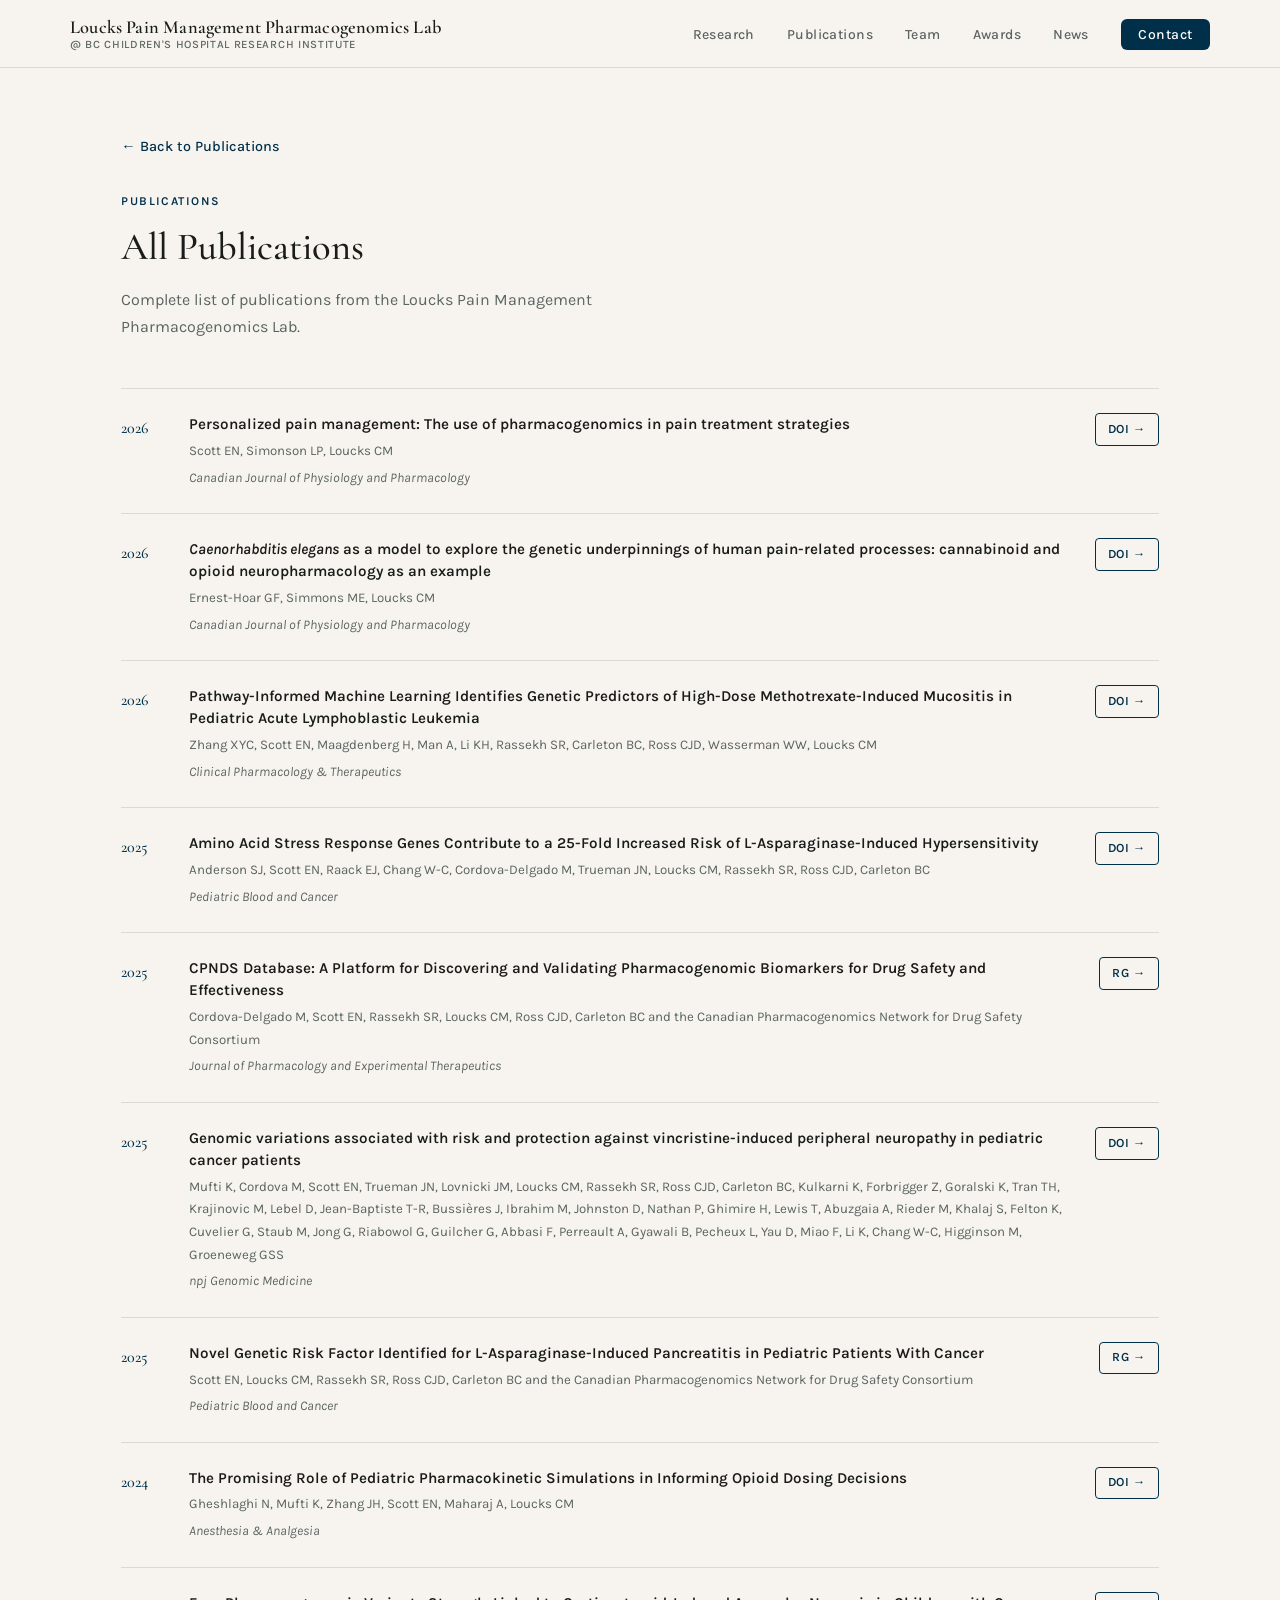
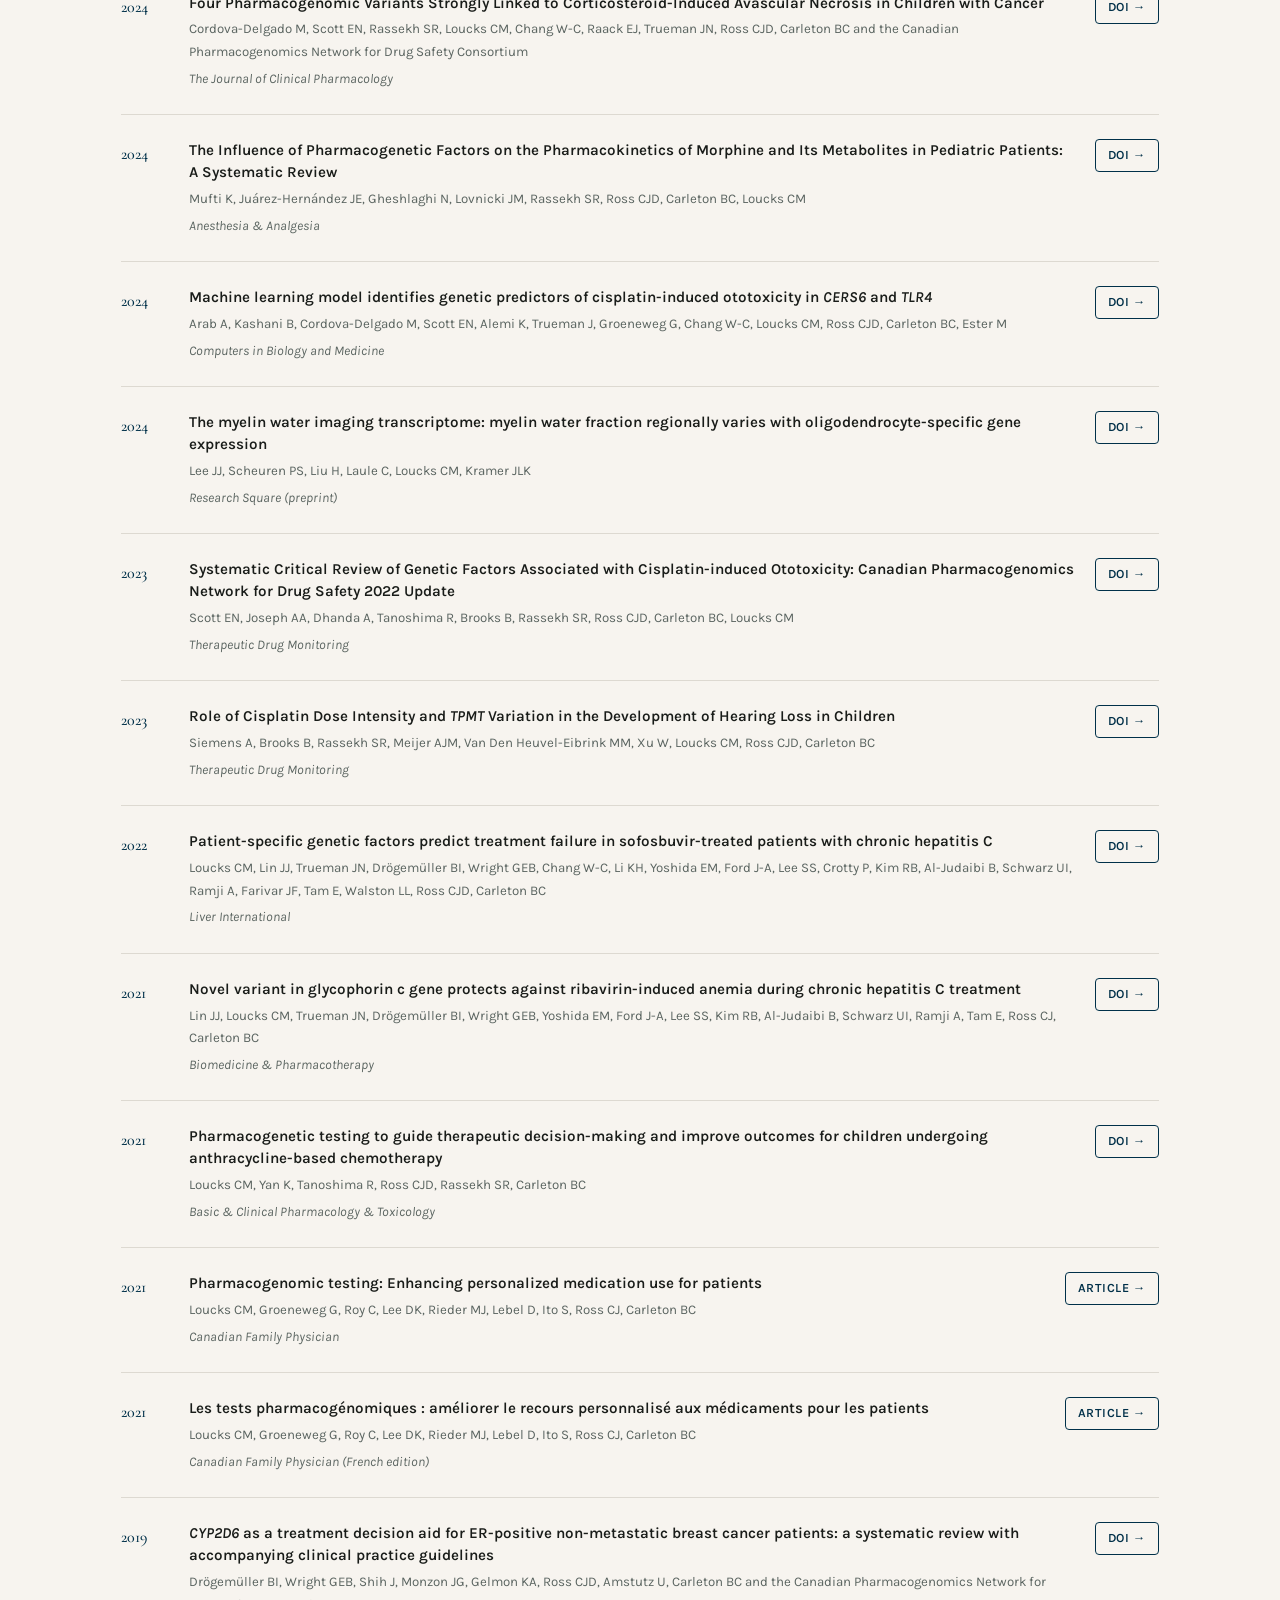
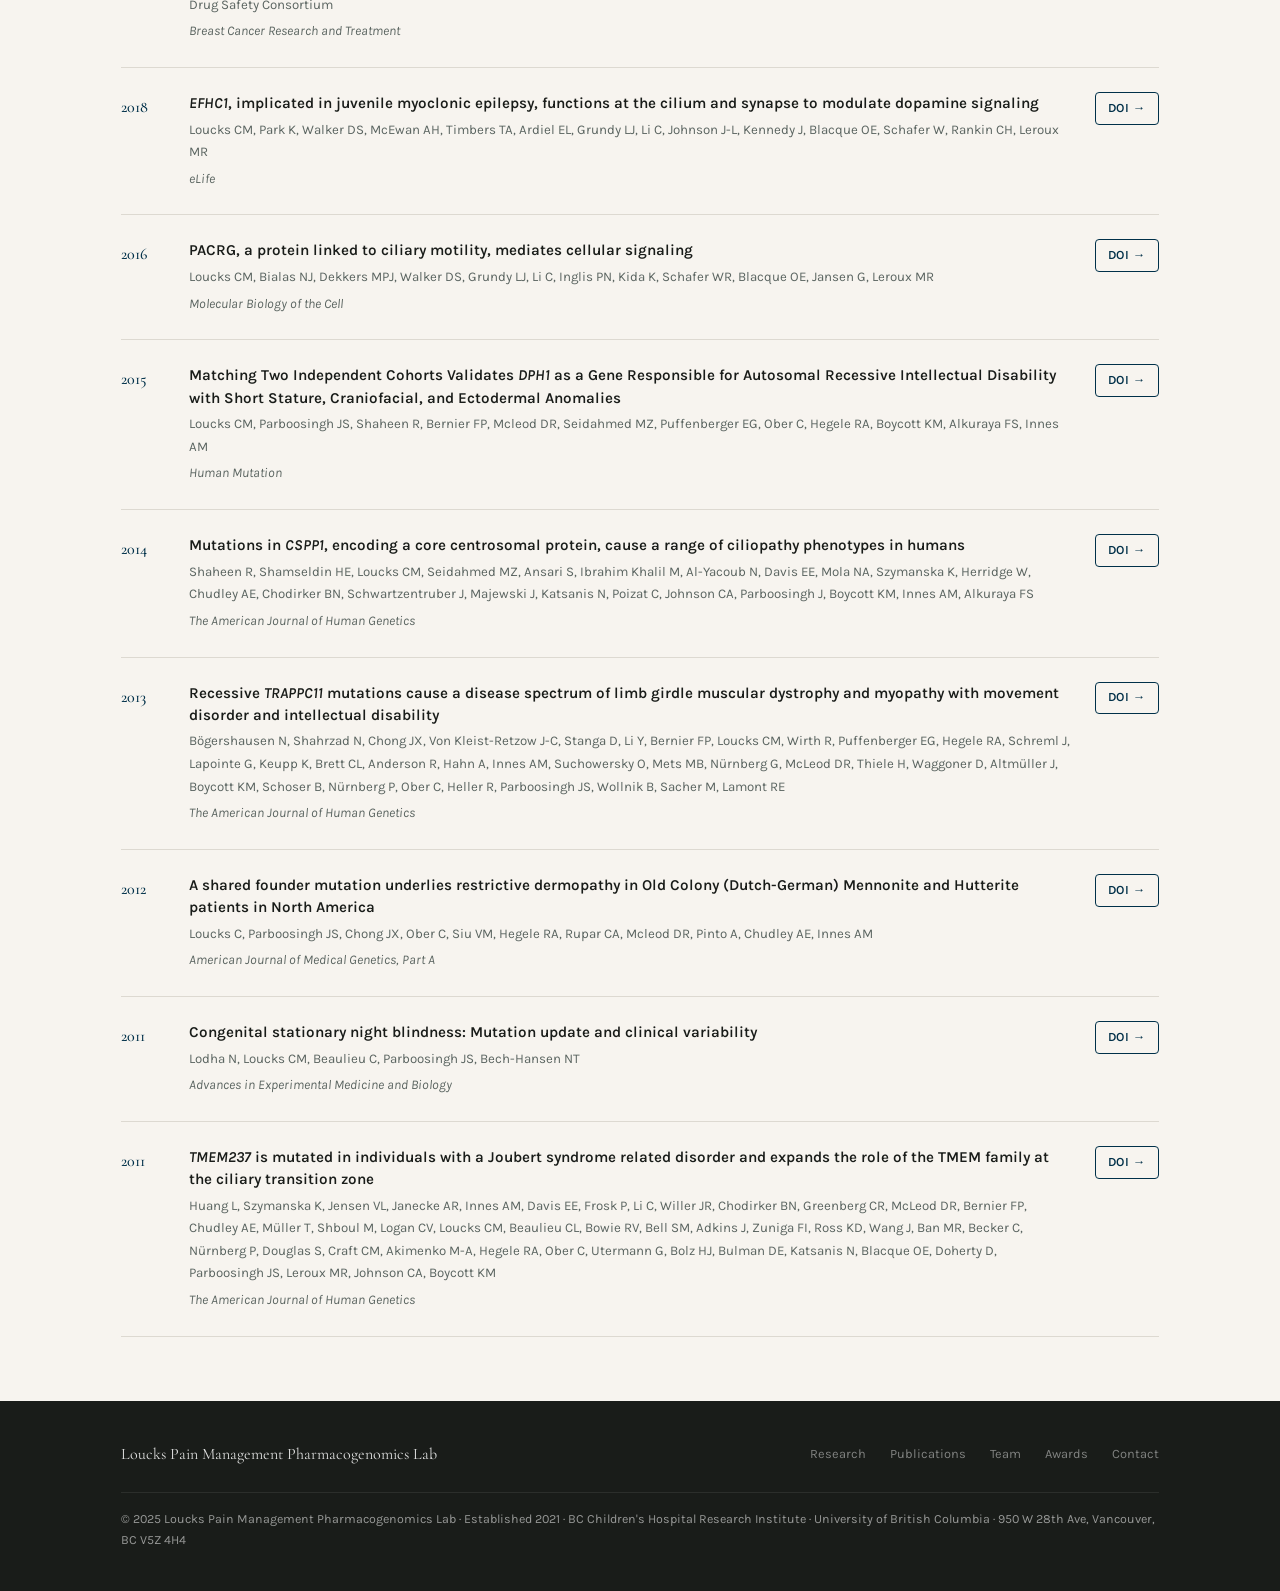
==== all_publications.html @ f30add31 "added dedicated all publication page, but haven't checked all if all citations are correct" ====
<!DOCTYPE html>
<html lang="en">
<head>
  <meta charset="UTF-8" />
  <meta name="viewport" content="width=device-width, initial-scale=1.0" />
  <title>All Publications — Loucks Pain Management Pharmacogenomics Lab</title>
  <link rel="preconnect" href="https://fonts.googleapis.com" />
  <link rel="preconnect" href="https://fonts.gstatic.com" crossorigin />
  <link href="https://fonts.googleapis.com/css2?family=Cormorant+Garamond:ital,wght@0,400;0,500;0,600;1,400;1,500&family=Karla:wght@400;500;600&display=swap" rel="stylesheet" />
  <link rel="stylesheet" href="style.css" />
</head>
<body>

<nav>
  <div class="nav-inner">
    <a href="index.html" class="nav-brand">
      <div class="nav-wordmark">
        Loucks Pain Management Pharmacogenomics Lab
        <span>@ BC Children's Hospital Research Institute</span>
      </div>
    </a>
    <ul class="nav-links">
      <li><a href="index.html#research">Research</a></li>
      <li><a href="index.html#publications">Publications</a></li>
      <li><a href="index.html#team">Team</a></li>
      <li><a href="awards.html">Awards</a></li>
      <li><a href="index.html#news">News</a></li>
      <li><a href="index.html#contact" class="nav-contact-btn">Contact</a></li>
    </ul>
  </div>
</nav>

<section id="publications-page" class="pipeline-page">
  <div class="site-wrap">
    <a href="index.html#publications" class="back-link">&larr; Back to Publications</a>

    <div class="section-head">
      <div class="section-label">Publications</div>
      <h2 class="section-title">All Publications</h2>
      <p class="section-lead">Complete list of publications from the Loucks Pain Management Pharmacogenomics Lab.</p>
    </div>

    <div class="pub-list">

      <!-- 2026 -->
      <div class="pub-item">
        <div class="pub-year">2026</div>
        <div>
          <div class="pub-title">Personalized pain management: The use of pharmacogenomics in pain treatment strategies</div>
          <div class="pub-authors">Scott EN, Simonson LP, Loucks CM</div>
          <div class="pub-journal">Canadian Journal of Physiology and Pharmacology</div>
        </div>
        <a href="https://doi.org/10.1139/cjpp-2025-0304" class="pub-link" target="_blank" rel="noopener">DOI &rarr;</a>
      </div>

      <div class="pub-item">
        <div class="pub-year">2026</div>
        <div>
          <div class="pub-title"><em>Caenorhabditis elegans</em> as a model to explore the genetic underpinnings of human pain-related processes: cannabinoid and opioid neuropharmacology as an example</div>
          <div class="pub-authors">Ernest-Hoar GF, Simmons ME, Loucks CM</div>
          <div class="pub-journal">Canadian Journal of Physiology and Pharmacology</div>
        </div>
        <a href="https://doi.org/10.1139/cjpp-2025-0303" class="pub-link" target="_blank" rel="noopener">DOI &rarr;</a>
      </div>

      <div class="pub-item">
        <div class="pub-year">2026</div>
        <div>
          <div class="pub-title">Pathway-Informed Machine Learning Identifies Genetic Predictors of High-Dose Methotrexate-Induced Mucositis in Pediatric Acute Lymphoblastic Leukemia</div>
          <div class="pub-authors">Zhang XYC, Scott EN, Maagdenberg H, Man A, Li KH, Rassekh SR, Carleton BC, Ross CJD, Wasserman WW, Loucks CM</div>
          <div class="pub-journal">Clinical Pharmacology &amp; Therapeutics</div>
        </div>
        <a href="https://doi.org/10.1002/cpt.70135" class="pub-link" target="_blank" rel="noopener">DOI &rarr;</a>
      </div>

      <!-- 2025 -->
      <div class="pub-item">
        <div class="pub-year">2025</div>
        <div>
          <div class="pub-title">Amino Acid Stress Response Genes Contribute to a 25-Fold Increased Risk of L-Asparaginase-Induced Hypersensitivity</div>
          <div class="pub-authors">Anderson SJ, Scott EN, Raack EJ, Chang W-C, Cordova-Delgado M, Trueman JN, Loucks CM, Rassekh SR, Ross CJD, Carleton BC</div>
          <div class="pub-journal">Pediatric Blood and Cancer</div>
        </div>
        <a href="https://doi.org/10.1002/pbc.31668" class="pub-link" target="_blank" rel="noopener">DOI &rarr;</a>
      </div>

      <div class="pub-item">
        <div class="pub-year">2025</div>
        <div>
          <div class="pub-title">CPNDS Database: A Platform for Discovering and Validating Pharmacogenomic Biomarkers for Drug Safety and Effectiveness</div>
          <div class="pub-authors">Cordova-Delgado M, Scott EN, Rassekh SR, Loucks CM, Ross CJD, Carleton BC and the Canadian Pharmacogenomics Network for Drug Safety Consortium</div>
          <div class="pub-journal">Journal of Pharmacology and Experimental Therapeutics</div>
        </div>
        <a href="https://www.researchgate.net/publication/390287088_CPNDS_Database_A_Platform_for_Discovering_and_Validating_Pharmacogenomic_Biomarkers_for_Drug_Safety_and_Effectiveness" class="pub-link" target="_blank" rel="noopener">RG &rarr;</a>
      </div>

      <div class="pub-item">
        <div class="pub-year">2025</div>
        <div>
          <div class="pub-title">Genomic variations associated with risk and protection against vincristine-induced peripheral neuropathy in pediatric cancer patients</div>
          <div class="pub-authors">Mufti K, Cordova M, Scott EN, Trueman JN, Lovnicki JM, Loucks CM, Rassekh SR, Ross CJD, Carleton BC, Kulkarni K, Forbrigger Z, Goralski K, Tran TH, Krajinovic M, Lebel D, Jean-Baptiste T-R, Bussi&egrave;res J, Ibrahim M, Johnston D, Nathan P, Ghimire H, Lewis T, Abuzgaia A, Rieder M, Khalaj S, Felton K, Cuvelier G, Staub M, Jong G, Riabowol G, Guilcher G, Abbasi F, Perreault A, Gyawali B, Pecheux L, Yau D, Miao F, Li K, Chang W-C, Higginson M, Groeneweg GSS</div>
          <div class="pub-journal">npj Genomic Medicine</div>
        </div>
        <a href="https://doi.org/10.1038/s41525-024-00443-7" class="pub-link" target="_blank" rel="noopener">DOI &rarr;</a>
      </div>

      <div class="pub-item">
        <div class="pub-year">2025</div>
        <div>
          <div class="pub-title">Novel Genetic Risk Factor Identified for L-Asparaginase-Induced Pancreatitis in Pediatric Patients With Cancer</div>
          <div class="pub-authors">Scott EN, Loucks CM, Rassekh SR, Ross CJD, Carleton BC and the Canadian Pharmacogenomics Network for Drug Safety Consortium</div>
          <div class="pub-journal">Pediatric Blood and Cancer</div>
        </div>
        <a href="https://www.researchgate.net/publication/403208257_Novel_Genetic_Risk_Factor_Identified_for_L-Asparaginase-Induced_Pancreatitis_in_Pediatric_Patients_With_Cancer" class="pub-link" target="_blank" rel="noopener">RG &rarr;</a>
      </div>

      <!-- 2024 -->
      <div class="pub-item">
        <div class="pub-year">2024</div>
        <div>
          <div class="pub-title">The Promising Role of Pediatric Pharmacokinetic Simulations in Informing Opioid Dosing Decisions</div>
          <div class="pub-authors">Gheshlaghi N, Mufti K, Zhang JH, Scott EN, Maharaj A, Loucks CM</div>
          <div class="pub-journal">Anesthesia &amp; Analgesia</div>
        </div>
        <a href="https://doi.org/10.1213/ANE.0000000000007732" class="pub-link" target="_blank" rel="noopener">DOI &rarr;</a>
      </div>

      <div class="pub-item">
        <div class="pub-year">2024</div>
        <div>
          <div class="pub-title">Four Pharmacogenomic Variants Strongly Linked to Corticosteroid-Induced Avascular Necrosis in Children with Cancer</div>
          <div class="pub-authors">Cordova-Delgado M, Scott EN, Rassekh SR, Loucks CM, Chang W-C, Raack EJ, Trueman JN, Ross CJD, Carleton BC and the Canadian Pharmacogenomics Network for Drug Safety Consortium</div>
          <div class="pub-journal">The Journal of Clinical Pharmacology</div>
        </div>
        <a href="https://doi.org/10.1002/jcph.70084" class="pub-link" target="_blank" rel="noopener">DOI &rarr;</a>
      </div>

      <div class="pub-item">
        <div class="pub-year">2024</div>
        <div>
          <div class="pub-title">The Influence of Pharmacogenetic Factors on the Pharmacokinetics of Morphine and Its Metabolites in Pediatric Patients: A Systematic Review</div>
          <div class="pub-authors">Mufti K, Ju&aacute;rez-Hern&aacute;ndez JE, Gheshlaghi N, Lovnicki JM, Rassekh SR, Ross CJD, Carleton BC, Loucks CM</div>
          <div class="pub-journal">Anesthesia &amp; Analgesia</div>
        </div>
        <a href="https://doi.org/10.1213/ANE.0000000000007349" class="pub-link" target="_blank" rel="noopener">DOI &rarr;</a>
      </div>

      <div class="pub-item">
        <div class="pub-year">2024</div>
        <div>
          <div class="pub-title">Machine learning model identifies genetic predictors of cisplatin-induced ototoxicity in <em>CERS6</em> and <em>TLR4</em></div>
          <div class="pub-authors">Arab A, Kashani B, Cordova-Delgado M, Scott EN, Alemi K, Trueman J, Groeneweg G, Chang W-C, Loucks CM, Ross CJD, Carleton BC, Ester M</div>
          <div class="pub-journal">Computers in Biology and Medicine</div>
        </div>
        <a href="https://doi.org/10.1016/j.compbiomed.2024.109324" class="pub-link" target="_blank" rel="noopener">DOI &rarr;</a>
      </div>

      <div class="pub-item">
        <div class="pub-year">2024</div>
        <div>
          <div class="pub-title">The myelin water imaging transcriptome: myelin water fraction regionally varies with oligodendrocyte-specific gene expression</div>
          <div class="pub-authors">Lee JJ, Scheuren PS, Liu H, Laule C, Loucks CM, Kramer JLK</div>
          <div class="pub-journal">Research Square (preprint)</div>
        </div>
        <a href="https://doi.org/10.21203/rs.3.rs-4001523/v1" class="pub-link" target="_blank" rel="noopener">DOI &rarr;</a>
      </div>

      <!-- 2023 -->
      <div class="pub-item">
        <div class="pub-year">2023</div>
        <div>
          <div class="pub-title">Systematic Critical Review of Genetic Factors Associated with Cisplatin-induced Ototoxicity: Canadian Pharmacogenomics Network for Drug Safety 2022 Update</div>
          <div class="pub-authors">Scott EN, Joseph AA, Dhanda A, Tanoshima R, Brooks B, Rassekh SR, Ross CJD, Carleton BC, Loucks CM</div>
          <div class="pub-journal">Therapeutic Drug Monitoring</div>
        </div>
        <a href="https://doi.org/10.1097/FTD.0000000000001113" class="pub-link" target="_blank" rel="noopener">DOI &rarr;</a>
      </div>

      <div class="pub-item">
        <div class="pub-year">2023</div>
        <div>
          <div class="pub-title">Role of Cisplatin Dose Intensity and <em>TPMT</em> Variation in the Development of Hearing Loss in Children</div>
          <div class="pub-authors">Siemens A, Brooks B, Rassekh SR, Meijer AJM, Van Den Heuvel-Eibrink MM, Xu W, Loucks CM, Ross CJD, Carleton BC</div>
          <div class="pub-journal">Therapeutic Drug Monitoring</div>
        </div>
        <a href="https://doi.org/10.1097/FTD.0000000000001085" class="pub-link" target="_blank" rel="noopener">DOI &rarr;</a>
      </div>

      <!-- 2022 -->
      <div class="pub-item">
        <div class="pub-year">2022</div>
        <div>
          <div class="pub-title">Patient-specific genetic factors predict treatment failure in sofosbuvir-treated patients with chronic hepatitis C</div>
          <div class="pub-authors">Loucks CM, Lin JJ, Trueman JN, Dr&ouml;gem&uuml;ller BI, Wright GEB, Chang W-C, Li KH, Yoshida EM, Ford J-A, Lee SS, Crotty P, Kim RB, Al-Judaibi B, Schwarz UI, Ramji A, Farivar JF, Tam E, Walston LL, Ross CJD, Carleton BC</div>
          <div class="pub-journal">Liver International</div>
        </div>
        <a href="https://doi.org/10.1111/liv.15175" class="pub-link" target="_blank" rel="noopener">DOI &rarr;</a>
      </div>

      <!-- 2021 -->
      <div class="pub-item">
        <div class="pub-year">2021</div>
        <div>
          <div class="pub-title">Novel variant in glycophorin c gene protects against ribavirin-induced anemia during chronic hepatitis C treatment</div>
          <div class="pub-authors">Lin JJ, Loucks CM, Trueman JN, Dr&ouml;gem&uuml;ller BI, Wright GEB, Yoshida EM, Ford J-A, Lee SS, Kim RB, Al-Judaibi B, Schwarz UI, Ramji A, Tam E, Ross CJ, Carleton BC</div>
          <div class="pub-journal">Biomedicine &amp; Pharmacotherapy</div>
        </div>
        <a href="https://doi.org/10.1016/j.biopha.2021.112195" class="pub-link" target="_blank" rel="noopener">DOI &rarr;</a>
      </div>

      <div class="pub-item">
        <div class="pub-year">2021</div>
        <div>
          <div class="pub-title">Pharmacogenetic testing to guide therapeutic decision-making and improve outcomes for children undergoing anthracycline-based chemotherapy</div>
          <div class="pub-authors">Loucks CM, Yan K, Tanoshima R, Ross CJD, Rassekh SR, Carleton BC</div>
          <div class="pub-journal">Basic &amp; Clinical Pharmacology &amp; Toxicology</div>
        </div>
        <a href="https://doi.org/10.1111/bcpt.13593" class="pub-link" target="_blank" rel="noopener">DOI &rarr;</a>
      </div>

      <div class="pub-item">
        <div class="pub-year">2021</div>
        <div>
          <div class="pub-title">Pharmacogenomic testing: Enhancing personalized medication use for patients</div>
          <div class="pub-authors">Loucks CM, Groeneweg G, Roy C, Lee DK, Rieder MJ, Lebel D, Ito S, Ross CJ, Carleton BC</div>
          <div class="pub-journal">Canadian Family Physician</div>
        </div>
        <a href="https://www.cfp.ca/content/67/6/421" class="pub-link" target="_blank" rel="noopener">Article &rarr;</a>
      </div>

      <div class="pub-item">
        <div class="pub-year">2021</div>
        <div>
          <div class="pub-title">Les tests pharmacog&eacute;nomiques : am&eacute;liorer le recours personnalis&eacute; aux m&eacute;dicaments pour les patients</div>
          <div class="pub-authors">Loucks CM, Groeneweg G, Roy C, Lee DK, Rieder MJ, Lebel D, Ito S, Ross CJ, Carleton BC</div>
          <div class="pub-journal">Canadian Family Physician (French edition)</div>
        </div>
        <a href="https://www.cfp.ca/content/67/6/e158" class="pub-link" target="_blank" rel="noopener">Article &rarr;</a>
      </div>

      <!-- 2019 -->
      <div class="pub-item">
        <div class="pub-year">2019</div>
        <div>
          <div class="pub-title"><em>CYP2D6</em> as a treatment decision aid for ER-positive non-metastatic breast cancer patients: a systematic review with accompanying clinical practice guidelines</div>
          <div class="pub-authors">Dr&ouml;gem&uuml;ller BI, Wright GEB, Shih J, Monzon JG, Gelmon KA, Ross CJD, Amstutz U, Carleton BC and the Canadian Pharmacogenomics Network for Drug Safety Consortium</div>
          <div class="pub-journal">Breast Cancer Research and Treatment</div>
        </div>
        <a href="https://doi.org/10.1007/s10549-018-5027-0" class="pub-link" target="_blank" rel="noopener">DOI &rarr;</a>
      </div>

      <!-- 2018 -->
      <div class="pub-item">
        <div class="pub-year">2018</div>
        <div>
          <div class="pub-title"><em>EFHC1</em>, implicated in juvenile myoclonic epilepsy, functions at the cilium and synapse to modulate dopamine signaling</div>
          <div class="pub-authors">Loucks CM, Park K, Walker DS, McEwan AH, Timbers TA, Ardiel EL, Grundy LJ, Li C, Johnson J-L, Kennedy J, Blacque OE, Schafer W, Rankin CH, Leroux MR</div>
          <div class="pub-journal">eLife</div>
        </div>
        <a href="https://doi.org/10.7554/eLife.37271" class="pub-link" target="_blank" rel="noopener">DOI &rarr;</a>
      </div>

      <!-- 2016 -->
      <div class="pub-item">
        <div class="pub-year">2016</div>
        <div>
          <div class="pub-title">PACRG, a protein linked to ciliary motility, mediates cellular signaling</div>
          <div class="pub-authors">Loucks CM, Bialas NJ, Dekkers MPJ, Walker DS, Grundy LJ, Li C, Inglis PN, Kida K, Schafer WR, Blacque OE, Jansen G, Leroux MR</div>
          <div class="pub-journal">Molecular Biology of the Cell</div>
        </div>
        <a href="https://doi.org/10.1091/mbc.E15-07-0490" class="pub-link" target="_blank" rel="noopener">DOI &rarr;</a>
      </div>

      <!-- 2015 -->
      <div class="pub-item">
        <div class="pub-year">2015</div>
        <div>
          <div class="pub-title">Matching Two Independent Cohorts Validates <em>DPH1</em> as a Gene Responsible for Autosomal Recessive Intellectual Disability with Short Stature, Craniofacial, and Ectodermal Anomalies</div>
          <div class="pub-authors">Loucks CM, Parboosingh JS, Shaheen R, Bernier FP, Mcleod DR, Seidahmed MZ, Puffenberger EG, Ober C, Hegele RA, Boycott KM, Alkuraya FS, Innes AM</div>
          <div class="pub-journal">Human Mutation</div>
        </div>
        <a href="https://doi.org/10.1002/humu.22843" class="pub-link" target="_blank" rel="noopener">DOI &rarr;</a>
      </div>

      <!-- 2014 -->
      <div class="pub-item">
        <div class="pub-year">2014</div>
        <div>
          <div class="pub-title">Mutations in <em>CSPP1</em>, encoding a core centrosomal protein, cause a range of ciliopathy phenotypes in humans</div>
          <div class="pub-authors">Shaheen R, Shamseldin HE, Loucks CM, Seidahmed MZ, Ansari S, Ibrahim Khalil M, Al-Yacoub N, Davis EE, Mola NA, Szymanska K, Herridge W, Chudley AE, Chodirker BN, Schwartzentruber J, Majewski J, Katsanis N, Poizat C, Johnson CA, Parboosingh J, Boycott KM, Innes AM, Alkuraya FS</div>
          <div class="pub-journal">The American Journal of Human Genetics</div>
        </div>
        <a href="https://doi.org/10.1016/j.ajhg.2013.11.010" class="pub-link" target="_blank" rel="noopener">DOI &rarr;</a>
      </div>

      <!-- 2013 -->
      <div class="pub-item">
        <div class="pub-year">2013</div>
        <div>
          <div class="pub-title">Recessive <em>TRAPPC11</em> mutations cause a disease spectrum of limb girdle muscular dystrophy and myopathy with movement disorder and intellectual disability</div>
          <div class="pub-authors">B&ouml;gershausen N, Shahrzad N, Chong JX, Von Kleist-Retzow J-C, Stanga D, Li Y, Bernier FP, Loucks CM, Wirth R, Puffenberger EG, Hegele RA, Schreml J, Lapointe G, Keupp K, Brett CL, Anderson R, Hahn A, Innes AM, Suchowersky O, Mets MB, N&uuml;rnberg G, McLeod DR, Thiele H, Waggoner D, Altm&uuml;ller J, Boycott KM, Schoser B, N&uuml;rnberg P, Ober C, Heller R, Parboosingh JS, Wollnik B, Sacher M, Lamont RE</div>
          <div class="pub-journal">The American Journal of Human Genetics</div>
        </div>
        <a href="https://doi.org/10.1016/j.ajhg.2013.05.028" class="pub-link" target="_blank" rel="noopener">DOI &rarr;</a>
      </div>

      <!-- 2012 -->
      <div class="pub-item">
        <div class="pub-year">2012</div>
        <div>
          <div class="pub-title">A shared founder mutation underlies restrictive dermopathy in Old Colony (Dutch-German) Mennonite and Hutterite patients in North America</div>
          <div class="pub-authors">Loucks C, Parboosingh JS, Chong JX, Ober C, Siu VM, Hegele RA, Rupar CA, Mcleod DR, Pinto A, Chudley AE, Innes AM</div>
          <div class="pub-journal">American Journal of Medical Genetics, Part A</div>
        </div>
        <a href="https://doi.org/10.1002/ajmg.a.35302" class="pub-link" target="_blank" rel="noopener">DOI &rarr;</a>
      </div>

      <!-- 2011 -->
      <div class="pub-item">
        <div class="pub-year">2011</div>
        <div>
          <div class="pub-title">Congenital stationary night blindness: Mutation update and clinical variability</div>
          <div class="pub-authors">Lodha N, Loucks CM, Beaulieu C, Parboosingh JS, Bech-Hansen NT</div>
          <div class="pub-journal">Advances in Experimental Medicine and Biology</div>
        </div>
        <a href="https://doi.org/10.1007/978-1-4614-0631-0_48" class="pub-link" target="_blank" rel="noopener">DOI &rarr;</a>
      </div>

      <div class="pub-item">
        <div class="pub-year">2011</div>
        <div>
          <div class="pub-title"><em>TMEM237</em> is mutated in individuals with a Joubert syndrome related disorder and expands the role of the TMEM family at the ciliary transition zone</div>
          <div class="pub-authors">Huang L, Szymanska K, Jensen VL, Janecke AR, Innes AM, Davis EE, Frosk P, Li C, Willer JR, Chodirker BN, Greenberg CR, McLeod DR, Bernier FP, Chudley AE, M&uuml;ller T, Shboul M, Logan CV, Loucks CM, Beaulieu CL, Bowie RV, Bell SM, Adkins J, Zuniga FI, Ross KD, Wang J, Ban MR, Becker C, N&uuml;rnberg P, Douglas S, Craft CM, Akimenko M-A, Hegele RA, Ober C, Utermann G, Bolz HJ, Bulman DE, Katsanis N, Blacque OE, Doherty D, Parboosingh JS, Leroux MR, Johnson CA, Boycott KM</div>
          <div class="pub-journal">The American Journal of Human Genetics</div>
        </div>
        <a href="https://doi.org/10.1016/j.ajhg.2011.11.005" class="pub-link" target="_blank" rel="noopener">DOI &rarr;</a>
      </div>

    </div>
  </div>
</section>

<footer>
  <div class="footer-inner">
    <div class="footer-brand">Loucks Pain Management Pharmacogenomics Lab</div>
    <div class="footer-links">
      <a href="index.html#research">Research</a>
      <a href="index.html#publications">Publications</a>
      <a href="index.html#team">Team</a>
      <a href="awards.html">Awards</a>
      <a href="index.html#contact">Contact</a>
    </div>
    <div class="footer-institution">
      &copy; 2025 Loucks Pain Management Pharmacogenomics Lab &middot; Established 2021 &middot; BC Children's Hospital Research Institute &middot;
      University of British Columbia &middot; 950 W 28th Ave, Vancouver, BC V5Z 4H4
    </div>
  </div>
</footer>

</body>
</html>
---- style.css ----
/* ════════════════════════════════════════════════════════════════
   RESET & BASE
   ════════════════════════════════════════════════════════════════ */
*, *::before, *::after { box-sizing: border-box; margin: 0; padding: 0; }

/* ── BCCHR Brand Colour Palette ──
     Navy    #003049  (primary)
     Orange  #F78620  (accent / highlights)
     See bcchr_reference.html for source.                      */
:root {
  --bg:           #F7F4EF;
  --bg-card:      #FFFFFF;
  --navy:         #003049;
  --navy-mid:     #1A4A6B;
  --navy-pale:    #E6EEF2;
  --orange:       #F78620;
  --orange-pale:  #FEF0E0;
  --text:         #191C19;
  --text-muted:   #5A6460;
  --border:       #DDD9D1;
  --nav-h:        68px;
}

html { scroll-behavior: smooth; }

body {
  font-family: 'Karla', sans-serif;
  background: var(--bg);
  color: var(--text);
  font-size: 16px;
  line-height: 1.7;
}

/* ════════════════════════════════════════════════════════════════
   NAVIGATION  —  sticky frosted-glass bar
   ════════════════════════════════════════════════════════════════ */
nav {
  position: sticky;
  top: 0;
  z-index: 100;
  height: var(--nav-h);
  background: rgba(247, 244, 239, 0.92);
  backdrop-filter: blur(10px);
  border-bottom: 1px solid var(--border);
  display: flex;
  align-items: center;
  padding: 0 max(2rem, 5vw);
}
.nav-inner {
  width: 100%;
  max-width: 1140px;
  margin: 0 auto;
  display: flex;
  align-items: center;
  justify-content: space-between;
  gap: 2rem;
}
.nav-brand {
  display: flex;
  align-items: center;
  gap: 12px;
  text-decoration: none;
  color: inherit;
}
.nav-wordmark { font-family: 'Cormorant Garamond', serif; font-size: 1.15rem; font-weight: 600; letter-spacing: 0.01em; line-height: 1.2; }
.nav-wordmark span { display: block; font-size: 0.7rem; font-family: 'Karla', sans-serif; font-weight: 500; color: var(--text-muted); letter-spacing: 0.06em; text-transform: uppercase; }
.nav-links {
  display: flex;
  gap: 2rem;
  list-style: none;
}
.nav-links a {
  text-decoration: none;
  color: var(--text-muted);
  font-size: 0.875rem;
  font-weight: 500;
  letter-spacing: 0.03em;
  transition: color 0.2s;
}
.nav-links a:hover { color: var(--navy); }
.nav-contact-btn {
  background: var(--navy);
  color: #fff !important;
  padding: 0.45rem 1.1rem;
  border-radius: 6px;
  transition: background 0.2s !important;
}
.nav-contact-btn:hover { background: var(--navy-mid) !important; color: #fff !important; }

/* ════════════════════════════════════════════════════════════════
   LAYOUT WRAPPER
   ════════════════════════════════════════════════════════════════ */
.site-wrap { max-width: 1140px; margin: 0 auto; padding: 0 max(1.5rem, 4vw); }

/* ════════════════════════════════════════════════════════════════
   HERO
   ════════════════════════════════════════════════════════════════ */
#hero {
  padding: 6rem 0 5rem;
  position: relative;
  overflow: hidden;
}
.hero-grid {
  display: grid;
  grid-template-columns: 1fr 1fr;
  gap: 3rem;
  align-items: center;
}
.hero-visual { display: block; }
.hero-photo {
  width: 100%;
  max-width: 520px;
  border-radius: 16px;
  overflow: hidden;
  box-shadow: 0 8px 32px rgba(0,0,0,0.1);
}
.hero-photo img {
  width: 100%;
  display: block;
}
.hero-eyebrow {
  display: inline-flex;
  align-items: center;
  gap: 8px;
  font-size: 0.78rem;
  font-weight: 600;
  letter-spacing: 0.1em;
  text-transform: uppercase;
  color: var(--navy);
  margin-bottom: 1.2rem;
}
.hero-eyebrow::before {
  content: '';
  display: block;
  width: 24px;
  height: 2px;
  background: var(--navy);
  border-radius: 2px;
}
.hero-title {
  font-family: 'Cormorant Garamond', serif;
  font-size: clamp(2.4rem, 4vw, 3.2rem);
  font-weight: 500;
  line-height: 1.18;
  letter-spacing: -0.01em;
  color: var(--text);
  margin-bottom: 1.25rem;
}
.hero-title em {
  font-style: italic;
  color: var(--navy);
}
.hero-desc {
  color: var(--text-muted);
  font-size: 1.05rem;
  max-width: 46ch;
  margin-bottom: 2rem;
}
.btn-row { display: flex; gap: 1rem; flex-wrap: wrap; }
.btn-primary {
  display: inline-block;
  background: var(--navy);
  color: #fff;
  text-decoration: none;
  padding: 0.7rem 1.5rem;
  border-radius: 6px;
  font-weight: 600;
  font-size: 0.9rem;
  letter-spacing: 0.02em;
  transition: background 0.2s, transform 0.15s;
}
.btn-primary:hover { background: var(--navy-mid); transform: translateY(-1px); }
.btn-outline {
  display: inline-block;
  border: 1.5px solid var(--border);
  color: var(--text);
  text-decoration: none;
  padding: 0.7rem 1.5rem;
  border-radius: 6px;
  font-weight: 600;
  font-size: 0.9rem;
  letter-spacing: 0.02em;
  transition: border-color 0.2s, color 0.2s;
}
.btn-outline:hover { border-color: var(--navy); color: var(--navy); }

/* ── Hero visual — institute photo with logo overlay ── */
#hero { background: var(--bg-card); }
#hero .site-wrap { max-width: 1320px; }
.hero-photo-caption {
  text-align: center;
  font-size: 0.82rem;
  color: var(--text-muted);
  margin-top: 1rem;
}

/* ════════════════════════════════════════════════════════════════
   SECTION SHARED
   ════════════════════════════════════════════════════════════════ */
section { padding: 5rem 0; }
.section-label {
  font-size: 0.75rem;
  font-weight: 600;
  letter-spacing: 0.12em;
  text-transform: uppercase;
  color: var(--navy);
  margin-bottom: 0.75rem;
}
.section-title {
  font-family: 'Cormorant Garamond', serif;
  font-size: clamp(1.8rem, 3vw, 2.4rem);
  font-weight: 500;
  line-height: 1.2;
  margin-bottom: 1rem;
}
.section-lead {
  color: var(--text-muted);
  max-width: 60ch;
  margin-bottom: 3rem;
}
.section-head { margin-bottom: 3rem; }
.divider { border: none; border-top: 1px solid var(--border); }

/* ════════════════════════════════════════════════════════════════
   RESEARCH  —  pipeline columns with border accent
   ════════════════════════════════════════════════════════════════ */
#research { background: var(--bg); }
.research-grid {
  display: grid;
  grid-template-columns: repeat(3, 1fr);
  gap: 0;
  border-bottom: 1px solid var(--border);
}
.research-card {
  padding: 2rem 1.75rem;
  display: block;
  text-decoration: none;
  color: inherit;
  transition: transform 0.25s;
}
.research-card + .research-card {
  border-left: 1px solid var(--border);
}
.research-card:hover {
  transform: translateY(-4px);
}
.research-icon {
  display: flex;
  align-items: center;
  margin-bottom: 1rem;
}
.research-icon svg { width: 22px; height: 22px; stroke: var(--navy); fill: none; stroke-width: 1.5; stroke-linecap: round; stroke-linejoin: round; }
.research-card h3 {
  font-family: 'Cormorant Garamond', serif;
  font-size: 1.2rem;
  font-weight: 600;
  margin-bottom: 0.5rem;
  text-decoration: none;
  transition: text-decoration 0.2s;
}
.research-card:hover h3 {
  text-decoration: underline;
  text-underline-offset: 3px;
}
.research-card p {
  font-size: 0.88rem;
  color: var(--text-muted);
  line-height: 1.65;
}
.research-prompt {
  text-align: center;
  font-size: 0.85rem;
  color: var(--text-muted);
  margin-top: 1.5rem;
}

/* ════════════════════════════════════════════════════════════════
   PUBLICATIONS
   ════════════════════════════════════════════════════════════════ */
#publications { background: var(--bg-card); }
.pub-list { display: flex; flex-direction: column; gap: 0; }
.pub-item {
  display: grid;
  grid-template-columns: 3rem 1fr auto;
  gap: 1.25rem;
  align-items: start;
  padding: 1.5rem 0;
  border-bottom: 1px solid var(--border);
}
.pub-item:first-child { border-top: 1px solid var(--border); }
.pub-year {
  font-family: 'Cormorant Garamond', serif;
  font-size: 1rem;
  font-weight: 500;
  color: var(--navy);
  padding-top: 2px;
}
.pub-title {
  font-weight: 600;
  font-size: 0.95rem;
  line-height: 1.45;
  margin-bottom: 0.3rem;
}
.pub-authors {
  font-size: 0.83rem;
  color: var(--text-muted);
  margin-bottom: 0.25rem;
}
.pub-journal {
  font-size: 0.83rem;
  font-style: italic;
  color: var(--text-muted);
}
.pub-link {
  display: inline-block;
  font-size: 0.78rem;
  font-weight: 600;
  letter-spacing: 0.04em;
  text-transform: uppercase;
  color: var(--navy);
  text-decoration: none;
  border: 1px solid var(--navy);
  padding: 0.3rem 0.75rem;
  border-radius: 4px;
  transition: background 0.15s, color 0.15s;
  white-space: nowrap;
}
.pub-link:hover { background: var(--navy); color: #fff; }
.pub-more {
  margin-top: 2rem;
  text-align: center;
}

/* ════════════════════════════════════════════════════════════════
   TEAM
   ════════════════════════════════════════════════════════════════ */
#team { background: var(--bg); }

/* ── PI (standalone, above grid) ── */
.team-pi {
  display: flex;
  gap: 3rem;
  align-items: flex-start;
  margin-bottom: 4rem;
  padding-bottom: 3rem;
  border-bottom: 1px solid var(--border);
}
.team-pi-photo {
  width: 280px;
  flex-shrink: 0;
}
.team-pi-photo img {
  width: 100%;
  border-radius: 12px;
  display: block;
}
.team-pi-name {
  font-family: 'Cormorant Garamond', serif;
  font-size: 2rem;
  font-weight: 500;
  margin-bottom: 0.25rem;
  line-height: 1.2;
}
.team-pi-credentials {
  font-size: 0.8rem;
  color: var(--text-muted);
  font-style: italic;
  margin-bottom: 0.5rem;
}
.team-pi-role {
  font-size: 0.85rem;
  font-weight: 600;
  color: var(--navy);
  margin-bottom: 0.75rem;
}
.team-pi-affiliations {
  font-size: 0.8rem;
  color: var(--text-muted);
  line-height: 1.6;
  margin-bottom: 1.5rem;
}

/* ── Non-PI grid ── */
.team-grid {
  display: grid;
  grid-template-columns: repeat(auto-fill, minmax(220px, 1fr));
  gap: 2rem;
}
.team-card { text-align: center; }
.team-avatar {
  width: 100%;
  aspect-ratio: 1;
  border-radius: 12px;
  overflow: hidden;
  margin-bottom: 0.75rem;
}
.team-avatar img {
  width: 100%;
  height: 100%;
  object-fit: cover;
  display: block;
}
.team-name {
  font-weight: 600;
  font-size: 0.92rem;
  margin-bottom: 2px;
}
.team-credentials {
  font-size: 0.72rem;
  color: var(--text-muted);
  font-style: italic;
  margin-bottom: 2px;
}
.team-role {
  font-size: 0.8rem;
  color: var(--text-muted);
}

/* ── Team subsections ── */
.team-subsection { margin-bottom: 3rem; }
.team-subsection-title {
  font-size: 0.78rem;
  font-weight: 600;
  letter-spacing: 0.08em;
  text-transform: uppercase;
  color: var(--text-muted);
  margin-bottom: 1.25rem;
}

/* ── Alumni collapsible ── */
.team-alumni {
  border-top: 1px solid var(--border);
  padding-top: 2rem;
  margin-top: 1rem;
}
.team-alumni-summary {
  display: flex;
  align-items: center;
  gap: 0.5rem;
  cursor: pointer;
  list-style: none;
  font-size: 0.78rem;
  font-weight: 600;
  letter-spacing: 0.08em;
  text-transform: uppercase;
  color: var(--text-muted);
  user-select: none;
}
.team-alumni-summary::-webkit-details-marker { display: none; }
.team-alumni-arrow { transition: transform 0.2s; font-size: 0.7rem; }
.team-alumni[open] .team-alumni-arrow { transform: rotate(90deg); }
.team-alumni-list {
  margin-top: 1rem;
  display: flex;
  flex-direction: column;
  gap: 0.75rem;
}
.team-alumni-item {
  display: flex;
  gap: 0.5rem;
  font-size: 0.85rem;
}
.team-alumni-name { font-weight: 600; color: var(--text); }
.team-alumni-current { color: var(--text-muted); }

/* ════════════════════════════════════════════════════════════════
    NEWS
    ════════════════════════════════════════════════════════════════ */
#news { background: var(--bg-card); }
.news-grid {
  display: grid;
  grid-template-columns: repeat(auto-fit, minmax(280px, 1fr));
  gap: 1.5rem;
}
.news-card {
  background: var(--bg-card);
  border: 1px solid var(--border);
  border-radius: 12px;
  padding: 1.75rem;
  transition: box-shadow 0.2s, transform 0.2s;
}
.news-card:hover { box-shadow: 0 4px 24px rgba(0,0,0,0.07); transform: translateY(-2px); }
.news-tag {
  display: inline-block;
  font-size: 0.72rem;
  font-weight: 600;
  letter-spacing: 0.09em;
  text-transform: uppercase;
  color: var(--orange);
  background: var(--orange-pale);
  padding: 3px 8px;
  border-radius: 4px;
  margin-bottom: 1rem;
}
.news-date {
  font-size: 0.78rem;
  color: var(--text-muted);
  margin-bottom: 0.6rem;
}
.news-card h3 {
  font-family: 'Cormorant Garamond', serif;
  font-size: 1.2rem;
  font-weight: 600;
  line-height: 1.3;
  margin-bottom: 0.6rem;
}
.news-card p {
  font-size: 0.875rem;
  color: var(--text-muted);
  line-height: 1.6;
}

/* ════════════════════════════════════════════════════════════════
   CONTACT
   ════════════════════════════════════════════════════════════════ */
#contact { background: var(--bg); }
.contact-grid {
  display: grid;
  grid-template-columns: 1fr 1fr;
  gap: 3rem;
  align-items: start;
}
.contact-map {
  border-radius: 12px;
  overflow: hidden;
  box-shadow: 0 4px 20px rgba(0,0,0,0.08);
  position: sticky;
  top: 2rem;
}
.contact-map iframe {
  width: 100%;
  height: 100%;
  min-height: 340px;
  display: block;
}
.contact-info h2 {
  font-family: 'Cormorant Garamond', serif;
  font-size: 2rem;
  font-weight: 500;
  margin-bottom: 1rem;
}
.contact-info p {
  color: var(--text-muted);
  margin-bottom: 2rem;
  max-width: 42ch;
}
.contact-item {
  display: flex;
  align-items: flex-start;
  gap: 1rem;
  margin-bottom: 1.25rem;
}
.contact-icon {
  width: 36px;
  height: 36px;
  border-radius: 8px;
  background: var(--navy-pale);
  display: flex;
  align-items: center;
  justify-content: center;
  flex-shrink: 0;
}
.contact-icon svg { width: 16px; height: 16px; stroke: var(--navy); fill: none; stroke-width: 1.5; stroke-linecap: round; stroke-linejoin: round; }
.contact-detail-label {
  font-size: 0.75rem;
  text-transform: uppercase;
  letter-spacing: 0.08em;
  font-weight: 600;
  color: var(--text-muted);
  margin-bottom: 2px;
}
.contact-detail-val {
  font-size: 0.9rem;
  color: var(--text);
}
.contact-detail-val a {
  color: var(--navy);
  text-decoration: none;
}

/* ── Contact columns — audience streams separated by vertical rules ── */
.contact-columns {
  display: grid;
  grid-template-columns: repeat(3, 1fr);
  gap: 0;
  margin-bottom: 3rem;
}
.contact-column {
  padding: 1.5rem 2rem;
}
.contact-column + .contact-column {
  border-left: 1px solid var(--border);
}
.contact-column h3 {
  font-family: 'Cormorant Garamond', serif;
  font-size: 1.25rem;
  font-weight: 600;
  margin-bottom: 0.6rem;
  line-height: 1.3;
}
.contact-column p {
  font-size: 0.88rem;
  color: var(--text-muted);
  line-height: 1.65;
  margin-bottom: 0;
}

/* ════════════════════════════════════════════════════════════════
   FUNDERS  —  logos for funding & institutional partners
   ════════════════════════════════════════════════════════════════ */
#funders {
  background: var(--bg-card);
  padding: 4rem 0;
  text-align: center;
}
#funders .section-label {
  text-align: center;
}
#funders .section-title {
  text-align: center;
  margin-bottom: 2.5rem;
}
.funder-grid {
  display: flex;
  flex-wrap: wrap;
  align-items: center;
  justify-content: space-evenly;
  gap: 3.5rem;
  margin-bottom: 2rem;
}
.funder-grid a {
  display: flex;
  flex: 1;
  align-items: center;
  justify-content: center;
  transition: opacity 0.2s;
}
.funder-grid a:hover { opacity: 0.7; }
.funder-grid img {
  height: 64px;
  width: auto;
  max-width: 260px;
  object-fit: contain;
}
.funder-logo-lg img {
  height: 90px;
}
.funder-logo-xl img {
  height: 120px;
}
.funder-logo-xxl img {
  height: 105px;
}
.funder-logo-pharmsci img {
  height: 160px;
}
.funder-logo-terry img {
  height: 250px;
}
.funder-credit {
  font-size: 0.78rem;
  color: var(--text-muted);
  max-width: 50ch;
  margin: 0 auto;
}

/* ════════════════════════════════════════════════════════════════
   FOOTER
   ════════════════════════════════════════════════════════════════ */
footer {
  background: var(--text);
  color: rgba(255,255,255,0.55);
  padding: 2.5rem 0;
}
.footer-inner {
  max-width: 1140px;
  margin: 0 auto;
  padding: 0 max(1.5rem, 4vw);
  display: flex;
  align-items: center;
  justify-content: space-between;
  flex-wrap: wrap;
  gap: 1rem;
}
.footer-brand {
  font-family: 'Cormorant Garamond', serif;
  font-size: 1rem;
  color: rgba(255,255,255,0.85);
}
.footer-links { display: flex; gap: 1.5rem; }
.footer-links a {
  color: rgba(255,255,255,0.45);
  text-decoration: none;
  font-size: 0.8rem;
  transition: color 0.2s;
}
.footer-links a:hover { color: rgba(255,255,255,0.85); }
.footer-institution {
  font-size: 0.78rem;
  width: 100%;
  padding-top: 1rem;
  border-top: 1px solid rgba(255,255,255,0.08);
  margin-top: 0.5rem;
}

/* ════════════════════════════════════════════════════════════════
   PIPELINE DETAIL PAGES  —  discovery / validation / implementation
   ════════════════════════════════════════════════════════════════ */
.pipeline-page {
  padding: 4rem 0;
  min-height: 60vh;
}
.pipeline-page h1 {
  font-family: 'Cormorant Garamond', serif;
  font-size: clamp(2rem, 3.5vw, 2.8rem);
  font-weight: 500;
  margin-bottom: 1.5rem;
}
.back-link {
  display: inline-flex;
  align-items: center;
  gap: 0.4rem;
  color: var(--navy);
  text-decoration: none;
  font-weight: 500;
  font-size: 0.9rem;
  margin-bottom: 2rem;
  transition: opacity 0.2s;
}
.back-link:hover {
  opacity: 0.7;
}

/* ════════════════════════════════════════════════════════════════
   RESPONSIVE
   ════════════════════════════════════════════════════════════════ */
@media (max-width: 800px) {
  .hero-grid { grid-template-columns: 1fr; }
  .hero-photo { max-width: 100%; }
  .contact-grid { grid-template-columns: 1fr; gap: 2rem; }
  .contact-columns { grid-template-columns: 1fr; }
  .research-grid { grid-template-columns: 1fr; }
  .research-card + .research-card { border-left: none; border-top: 1px solid var(--border); }
  .team-pi { flex-direction: column; }
  .team-pi-photo { width: 100%; max-width: 320px; }
  .nav-links { display: none; }
}
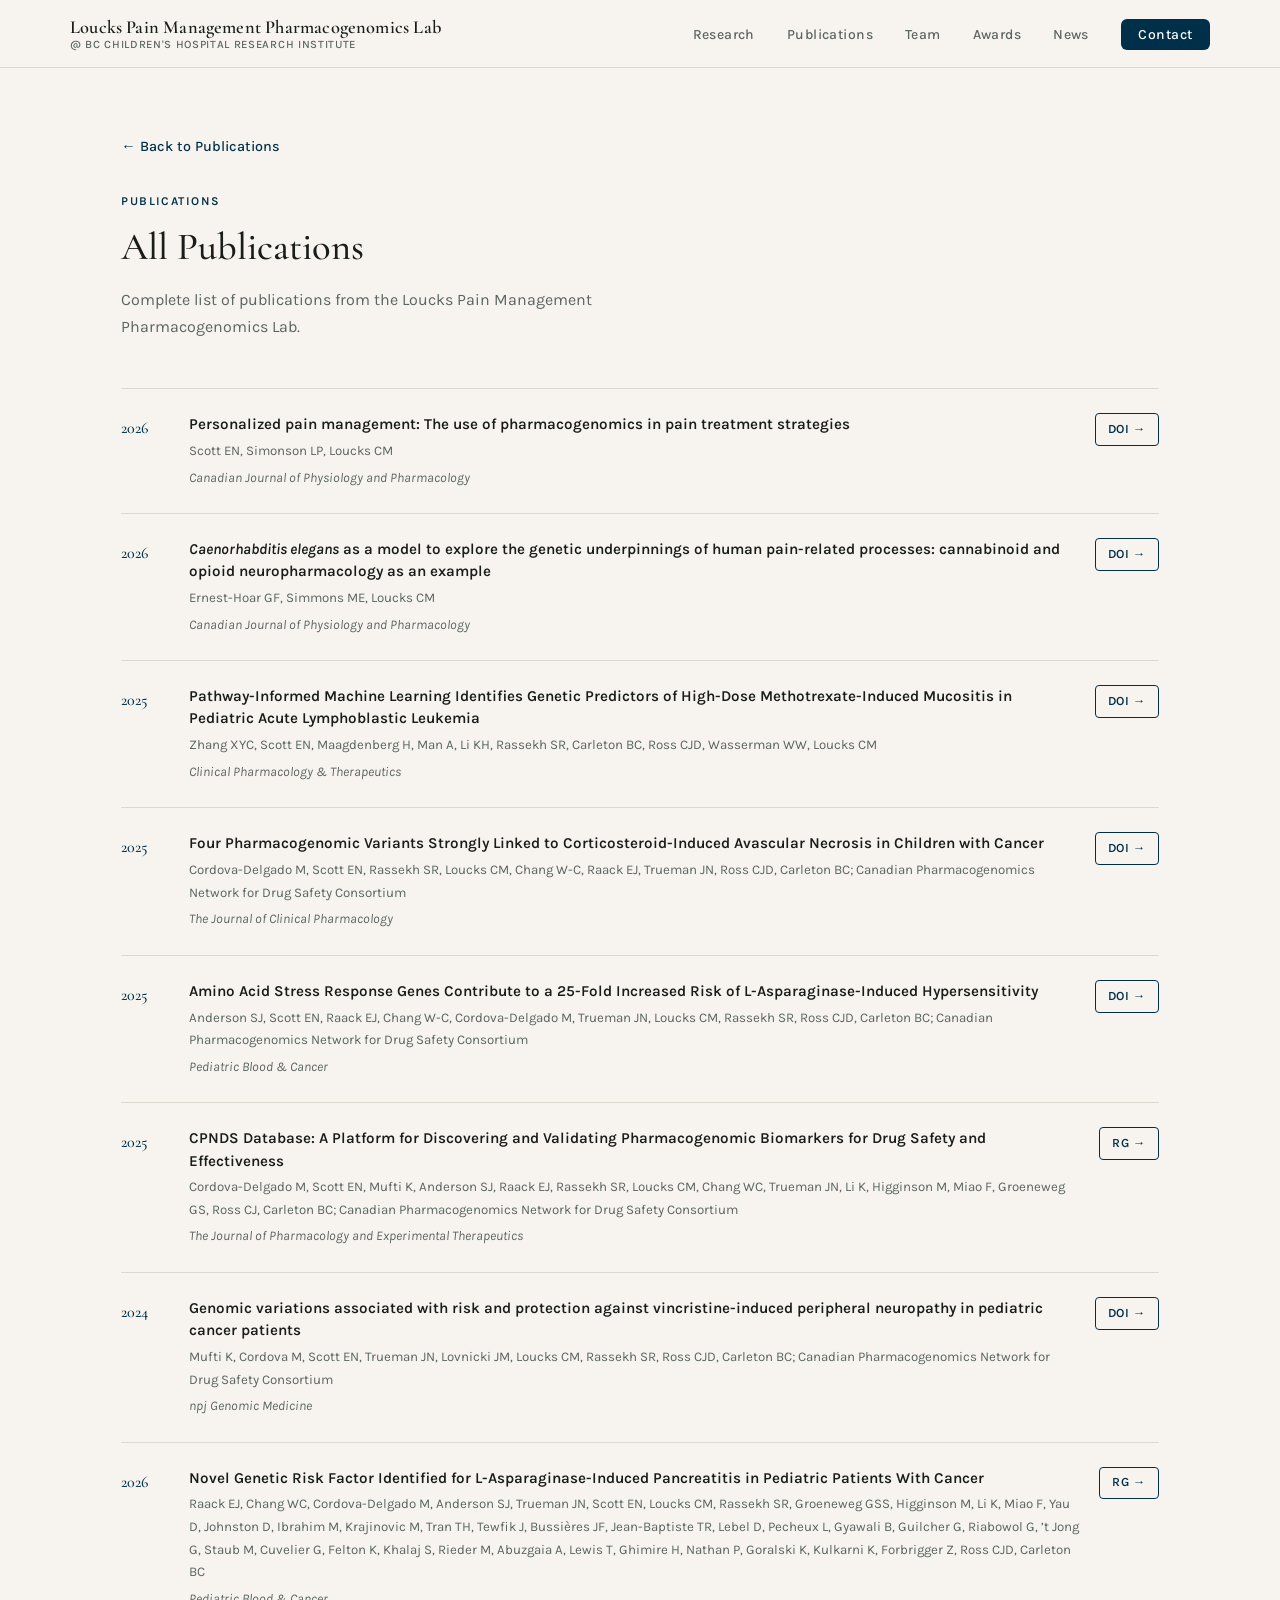
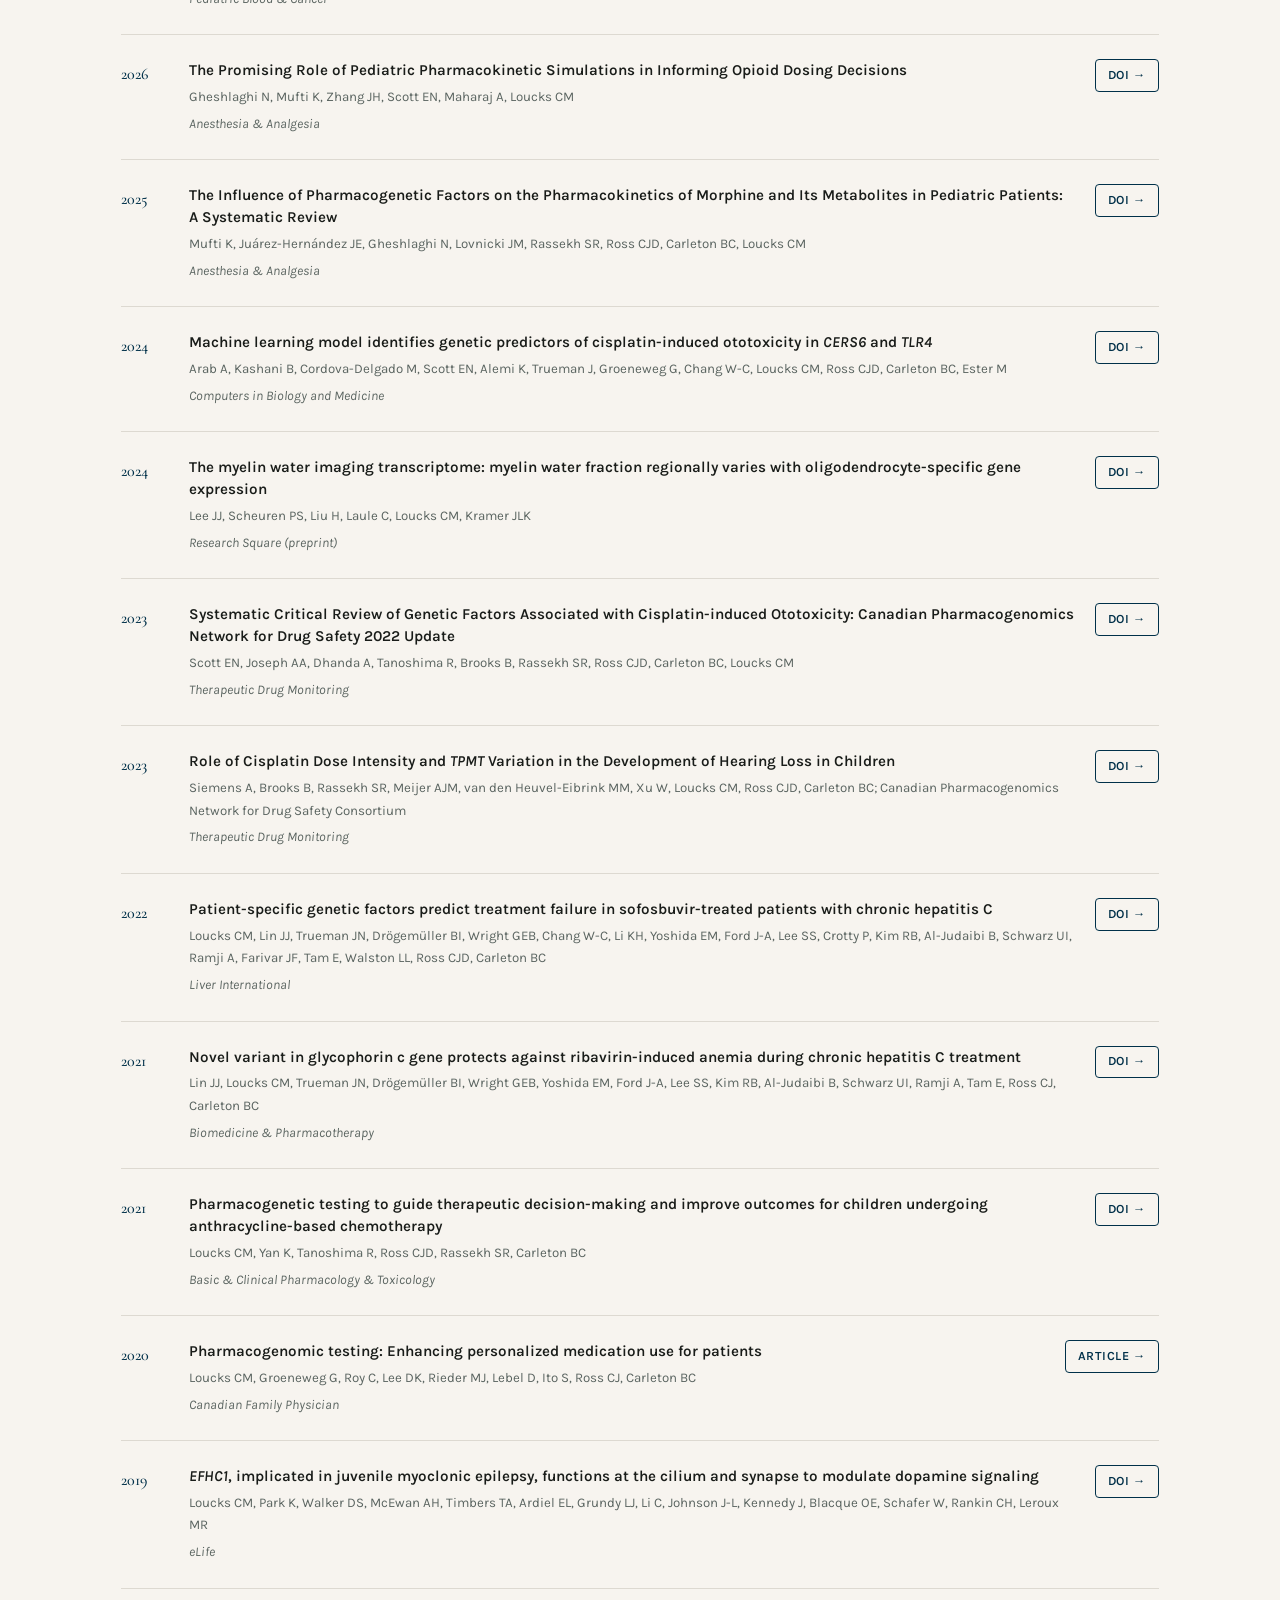
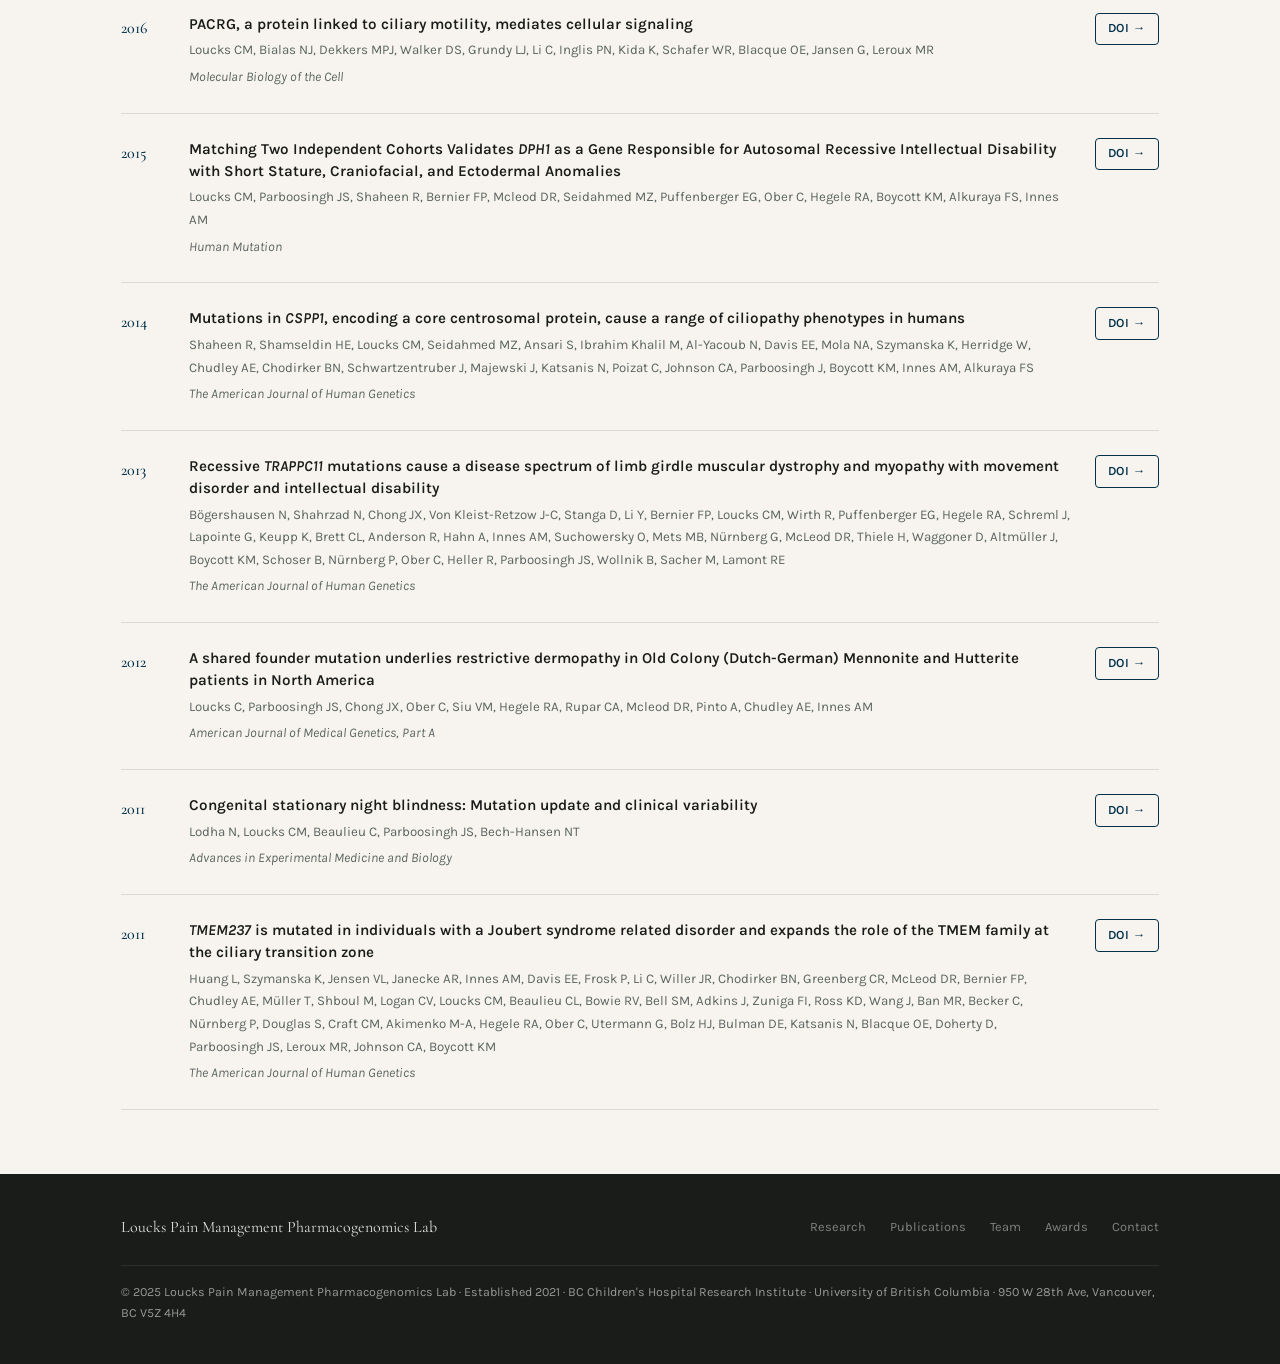
==== commit af35d423: "fixed dates and authorships; not rearranged" ====
--- a/all_publications.html
+++ b/all_publications.html
@@ -64,7 +64,7 @@
       </div>
 
       <div class="pub-item">
-        <div class="pub-year">2026</div>
+        <div class="pub-year">2025</div>
         <div>
           <div class="pub-title">Pathway-Informed Machine Learning Identifies Genetic Predictors of High-Dose Methotrexate-Induced Mucositis in Pediatric Acute Lymphoblastic Leukemia</div>
           <div class="pub-authors">Zhang XYC, Scott EN, Maagdenberg H, Man A, Li KH, Rassekh SR, Carleton BC, Ross CJD, Wasserman WW, Loucks CM</div>
@@ -74,12 +74,23 @@
       </div>
 
       <!-- 2025 -->
+
+      <div class="pub-item">
+        <div class="pub-year">2025</div>
+        <div>
+          <div class="pub-title">Four Pharmacogenomic Variants Strongly Linked to Corticosteroid-Induced Avascular Necrosis in Children with Cancer</div>
+          <div class="pub-authors">Cordova-Delgado M, Scott EN, Rassekh SR, Loucks CM, Chang W-C, Raack EJ, Trueman JN, Ross CJD, Carleton BC; Canadian Pharmacogenomics Network for Drug Safety Consortium</div>
+          <div class="pub-journal">The Journal of Clinical Pharmacology</div>
+        </div>
+        <a href="https://doi.org/10.1002/jcph.70084" class="pub-link" target="_blank" rel="noopener">DOI &rarr;</a>
+      </div>
+
       <div class="pub-item">
         <div class="pub-year">2025</div>
         <div>
           <div class="pub-title">Amino Acid Stress Response Genes Contribute to a 25-Fold Increased Risk of L-Asparaginase-Induced Hypersensitivity</div>
-          <div class="pub-authors">Anderson SJ, Scott EN, Raack EJ, Chang W-C, Cordova-Delgado M, Trueman JN, Loucks CM, Rassekh SR, Ross CJD, Carleton BC</div>
-          <div class="pub-journal">Pediatric Blood and Cancer</div>
+          <div class="pub-authors">Anderson SJ, Scott EN, Raack EJ, Chang W-C, Cordova-Delgado M, Trueman JN, Loucks CM, Rassekh SR, Ross CJD, Carleton BC; Canadian Pharmacogenomics Network for Drug Safety Consortium</div>
+          <div class="pub-journal">Pediatric Blood &amp; Cancer</div>
         </div>
         <a href="https://doi.org/10.1002/pbc.31668" class="pub-link" target="_blank" rel="noopener">DOI &rarr;</a>
       </div>
@@ -88,35 +99,35 @@
         <div class="pub-year">2025</div>
         <div>
           <div class="pub-title">CPNDS Database: A Platform for Discovering and Validating Pharmacogenomic Biomarkers for Drug Safety and Effectiveness</div>
-          <div class="pub-authors">Cordova-Delgado M, Scott EN, Rassekh SR, Loucks CM, Ross CJD, Carleton BC and the Canadian Pharmacogenomics Network for Drug Safety Consortium</div>
-          <div class="pub-journal">Journal of Pharmacology and Experimental Therapeutics</div>
+          <div class="pub-authors">Cordova-Delgado M, Scott EN, Mufti K, Anderson SJ, Raack EJ, Rassekh SR, Loucks CM, Chang WC, Trueman JN, Li K, Higginson M, Miao F, Groeneweg GS, Ross CJ, Carleton BC; Canadian Pharmacogenomics Network for Drug Safety Consortium</div>
+          <div class="pub-journal">The Journal of Pharmacology and Experimental Therapeutics</div>
         </div>
         <a href="https://www.researchgate.net/publication/390287088_CPNDS_Database_A_Platform_for_Discovering_and_Validating_Pharmacogenomic_Biomarkers_for_Drug_Safety_and_Effectiveness" class="pub-link" target="_blank" rel="noopener">RG &rarr;</a>
       </div>
 
       <div class="pub-item">
-        <div class="pub-year">2025</div>
+        <div class="pub-year">2024</div>
         <div>
           <div class="pub-title">Genomic variations associated with risk and protection against vincristine-induced peripheral neuropathy in pediatric cancer patients</div>
-          <div class="pub-authors">Mufti K, Cordova M, Scott EN, Trueman JN, Lovnicki JM, Loucks CM, Rassekh SR, Ross CJD, Carleton BC, Kulkarni K, Forbrigger Z, Goralski K, Tran TH, Krajinovic M, Lebel D, Jean-Baptiste T-R, Bussi&egrave;res J, Ibrahim M, Johnston D, Nathan P, Ghimire H, Lewis T, Abuzgaia A, Rieder M, Khalaj S, Felton K, Cuvelier G, Staub M, Jong G, Riabowol G, Guilcher G, Abbasi F, Perreault A, Gyawali B, Pecheux L, Yau D, Miao F, Li K, Chang W-C, Higginson M, Groeneweg GSS</div>
+          <div class="pub-authors">Mufti K, Cordova M, Scott EN, Trueman JN, Lovnicki JM, Loucks CM, Rassekh SR, Ross CJD, Carleton BC; Canadian Pharmacogenomics Network for Drug Safety Consortium</div>
           <div class="pub-journal">npj Genomic Medicine</div>
         </div>
         <a href="https://doi.org/10.1038/s41525-024-00443-7" class="pub-link" target="_blank" rel="noopener">DOI &rarr;</a>
       </div>
 
       <div class="pub-item">
-        <div class="pub-year">2025</div>
+        <div class="pub-year">2026</div>
         <div>
           <div class="pub-title">Novel Genetic Risk Factor Identified for L-Asparaginase-Induced Pancreatitis in Pediatric Patients With Cancer</div>
-          <div class="pub-authors">Scott EN, Loucks CM, Rassekh SR, Ross CJD, Carleton BC and the Canadian Pharmacogenomics Network for Drug Safety Consortium</div>
-          <div class="pub-journal">Pediatric Blood and Cancer</div>
+          <div class="pub-authors">Raack EJ, Chang WC, Cordova-Delgado M, Anderson SJ, Trueman JN, Scott EN, Loucks CM, Rassekh SR, Groeneweg GSS, Higginson M, Li K, Miao F, Yau D, Johnston D, Ibrahim M, Krajinovic M, Tran TH, Tewfik J, Bussières JF, Jean-Baptiste TR, Lebel D, Pecheux L, Gyawali B, Guilcher G, Riabowol G, ’t Jong G, Staub M, Cuvelier G, Felton K, Khalaj S, Rieder M, Abuzgaia A, Lewis T, Ghimire H, Nathan P, Goralski K, Kulkarni K, Forbrigger Z, Ross CJD, Carleton BC</div>
+          <div class="pub-journal">Pediatric Blood &amp; Cancer</div>
         </div>
         <a href="https://www.researchgate.net/publication/403208257_Novel_Genetic_Risk_Factor_Identified_for_L-Asparaginase-Induced_Pancreatitis_in_Pediatric_Patients_With_Cancer" class="pub-link" target="_blank" rel="noopener">RG &rarr;</a>
       </div>
 
       <!-- 2024 -->
       <div class="pub-item">
-        <div class="pub-year">2024</div>
+        <div class="pub-year">2026</div>
         <div>
           <div class="pub-title">The Promising Role of Pediatric Pharmacokinetic Simulations in Informing Opioid Dosing Decisions</div>
           <div class="pub-authors">Gheshlaghi N, Mufti K, Zhang JH, Scott EN, Maharaj A, Loucks CM</div>
@@ -126,17 +137,7 @@
       </div>
 
       <div class="pub-item">
-        <div class="pub-year">2024</div>
-        <div>
-          <div class="pub-title">Four Pharmacogenomic Variants Strongly Linked to Corticosteroid-Induced Avascular Necrosis in Children with Cancer</div>
-          <div class="pub-authors">Cordova-Delgado M, Scott EN, Rassekh SR, Loucks CM, Chang W-C, Raack EJ, Trueman JN, Ross CJD, Carleton BC and the Canadian Pharmacogenomics Network for Drug Safety Consortium</div>
-          <div class="pub-journal">The Journal of Clinical Pharmacology</div>
-        </div>
-        <a href="https://doi.org/10.1002/jcph.70084" class="pub-link" target="_blank" rel="noopener">DOI &rarr;</a>
-      </div>
-
-      <div class="pub-item">
-        <div class="pub-year">2024</div>
+        <div class="pub-year">2025</div>
         <div>
           <div class="pub-title">The Influence of Pharmacogenetic Factors on the Pharmacokinetics of Morphine and Its Metabolites in Pediatric Patients: A Systematic Review</div>
           <div class="pub-authors">Mufti K, Ju&aacute;rez-Hern&aacute;ndez JE, Gheshlaghi N, Lovnicki JM, Rassekh SR, Ross CJD, Carleton BC, Loucks CM</div>
@@ -180,7 +181,7 @@
         <div class="pub-year">2023</div>
         <div>
           <div class="pub-title">Role of Cisplatin Dose Intensity and <em>TPMT</em> Variation in the Development of Hearing Loss in Children</div>
-          <div class="pub-authors">Siemens A, Brooks B, Rassekh SR, Meijer AJM, Van Den Heuvel-Eibrink MM, Xu W, Loucks CM, Ross CJD, Carleton BC</div>
+          <div class="pub-authors">Siemens A, Brooks B, Rassekh SR, Meijer AJM, van den Heuvel-Eibrink MM, Xu W, Loucks CM, Ross CJD, Carleton BC; Canadian Pharmacogenomics Network for Drug Safety Consortium</div>
           <div class="pub-journal">Therapeutic Drug Monitoring</div>
         </div>
         <a href="https://doi.org/10.1097/FTD.0000000000001085" class="pub-link" target="_blank" rel="noopener">DOI &rarr;</a>
@@ -219,39 +220,17 @@
       </div>
 
       <div class="pub-item">
-        <div class="pub-year">2021</div>
+        <div class="pub-year">2020</div>
         <div>
           <div class="pub-title">Pharmacogenomic testing: Enhancing personalized medication use for patients</div>
           <div class="pub-authors">Loucks CM, Groeneweg G, Roy C, Lee DK, Rieder MJ, Lebel D, Ito S, Ross CJ, Carleton BC</div>
           <div class="pub-journal">Canadian Family Physician</div>
         </div>
-        <a href="https://www.cfp.ca/content/67/6/421" class="pub-link" target="_blank" rel="noopener">Article &rarr;</a>
-      </div>
-
-      <div class="pub-item">
-        <div class="pub-year">2021</div>
-        <div>
-          <div class="pub-title">Les tests pharmacog&eacute;nomiques : am&eacute;liorer le recours personnalis&eacute; aux m&eacute;dicaments pour les patients</div>
-          <div class="pub-authors">Loucks CM, Groeneweg G, Roy C, Lee DK, Rieder MJ, Lebel D, Ito S, Ross CJ, Carleton BC</div>
-          <div class="pub-journal">Canadian Family Physician (French edition)</div>
-        </div>
-        <a href="https://www.cfp.ca/content/67/6/e158" class="pub-link" target="_blank" rel="noopener">Article &rarr;</a>
-      </div>
-
-      <!-- 2019 -->
+        <a href="https://pmc.ncbi.nlm.nih.gov/articles/PMC7145138/" class="pub-link" target="_blank" rel="noopener">Article &rarr;</a>
+      </div>
+
       <div class="pub-item">
         <div class="pub-year">2019</div>
-        <div>
-          <div class="pub-title"><em>CYP2D6</em> as a treatment decision aid for ER-positive non-metastatic breast cancer patients: a systematic review with accompanying clinical practice guidelines</div>
-          <div class="pub-authors">Dr&ouml;gem&uuml;ller BI, Wright GEB, Shih J, Monzon JG, Gelmon KA, Ross CJD, Amstutz U, Carleton BC and the Canadian Pharmacogenomics Network for Drug Safety Consortium</div>
-          <div class="pub-journal">Breast Cancer Research and Treatment</div>
-        </div>
-        <a href="https://doi.org/10.1007/s10549-018-5027-0" class="pub-link" target="_blank" rel="noopener">DOI &rarr;</a>
-      </div>
-
-      <!-- 2018 -->
-      <div class="pub-item">
-        <div class="pub-year">2018</div>
         <div>
           <div class="pub-title"><em>EFHC1</em>, implicated in juvenile myoclonic epilepsy, functions at the cilium and synapse to modulate dopamine signaling</div>
           <div class="pub-authors">Loucks CM, Park K, Walker DS, McEwan AH, Timbers TA, Ardiel EL, Grundy LJ, Li C, Johnson J-L, Kennedy J, Blacque OE, Schafer W, Rankin CH, Leroux MR</div>
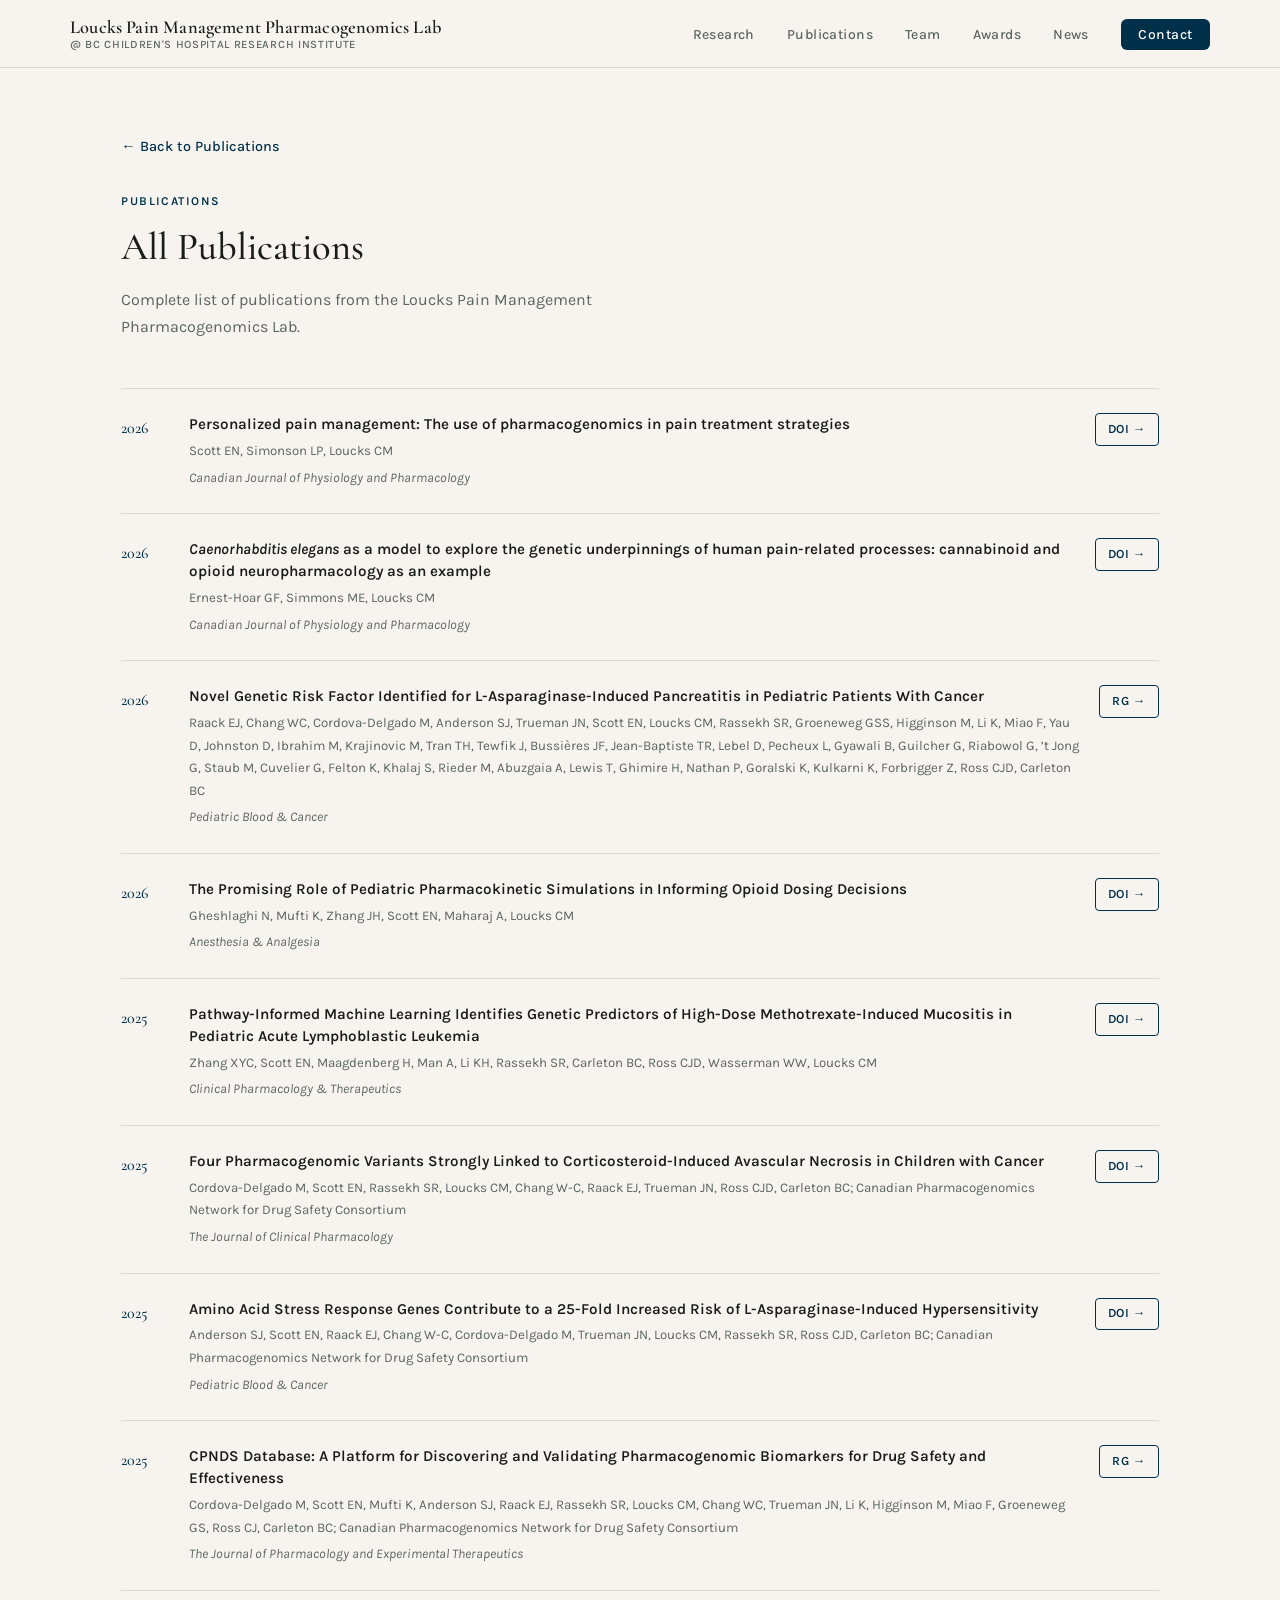
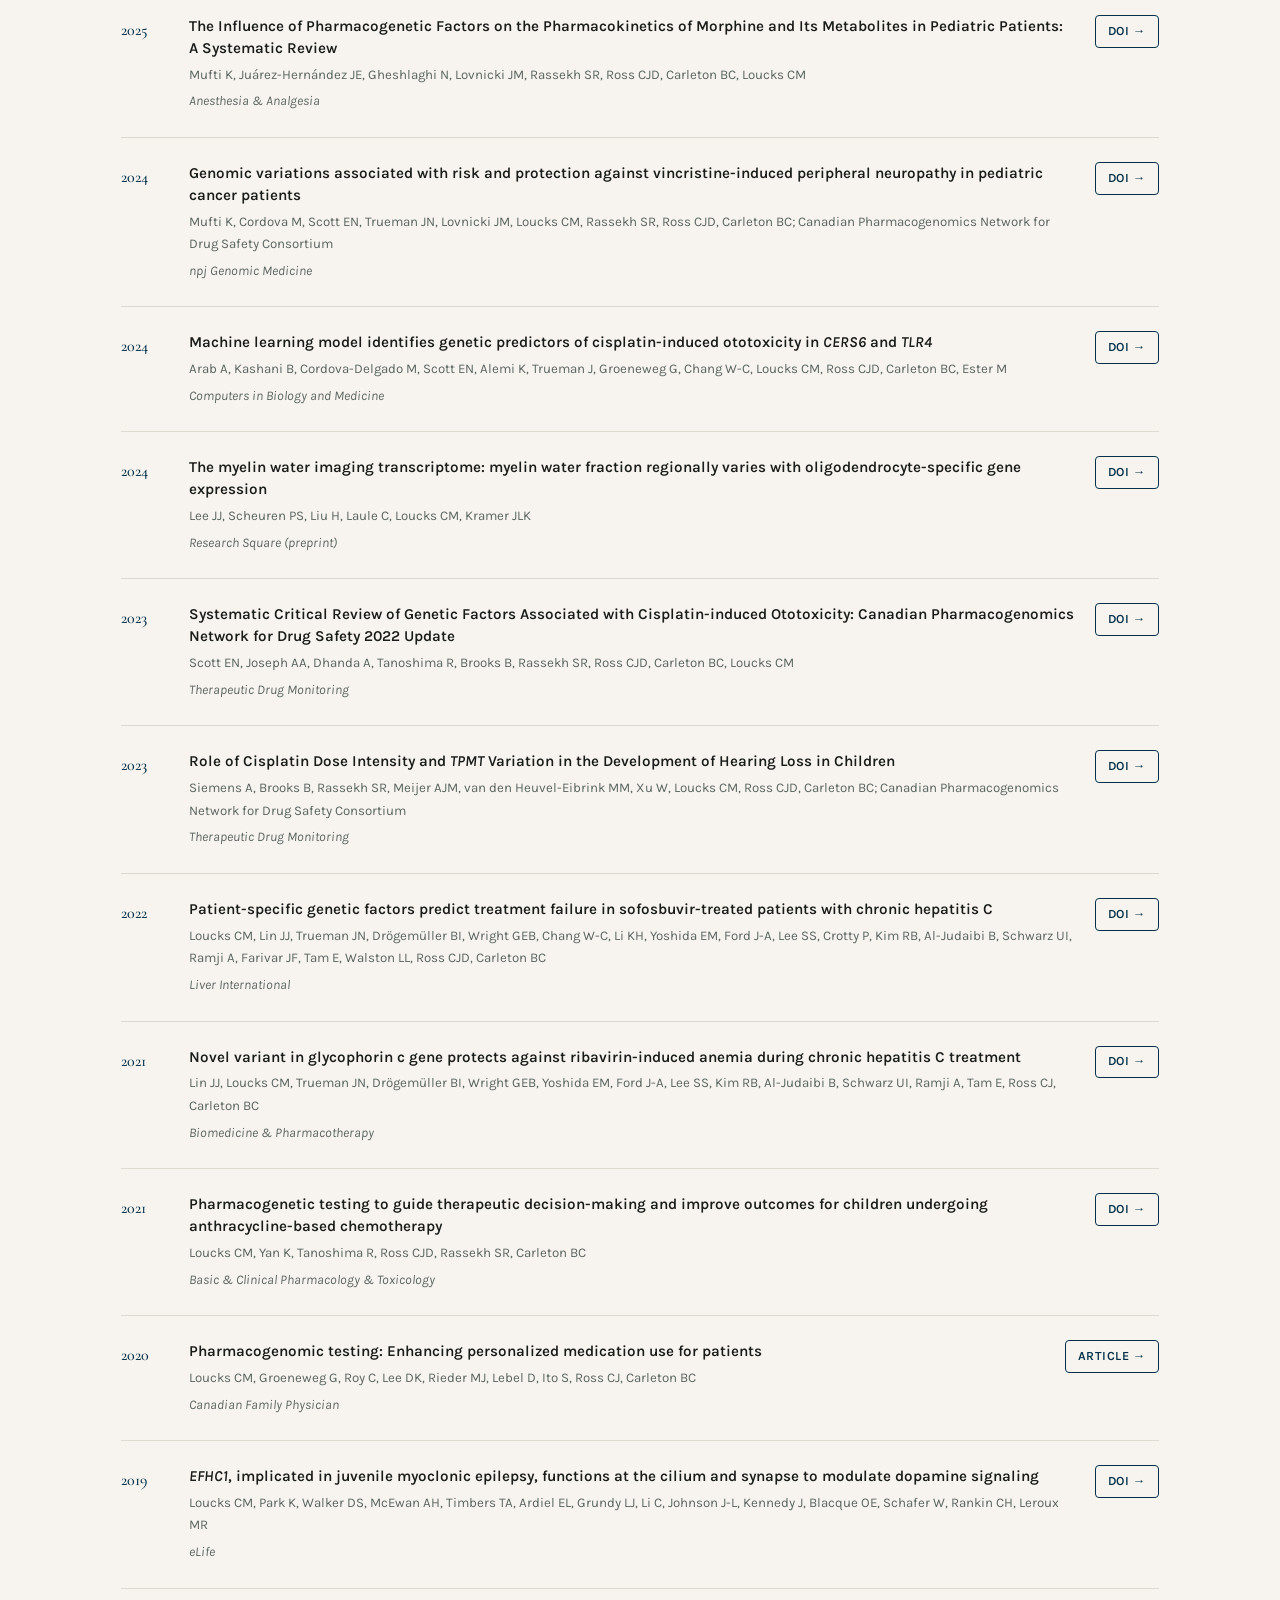
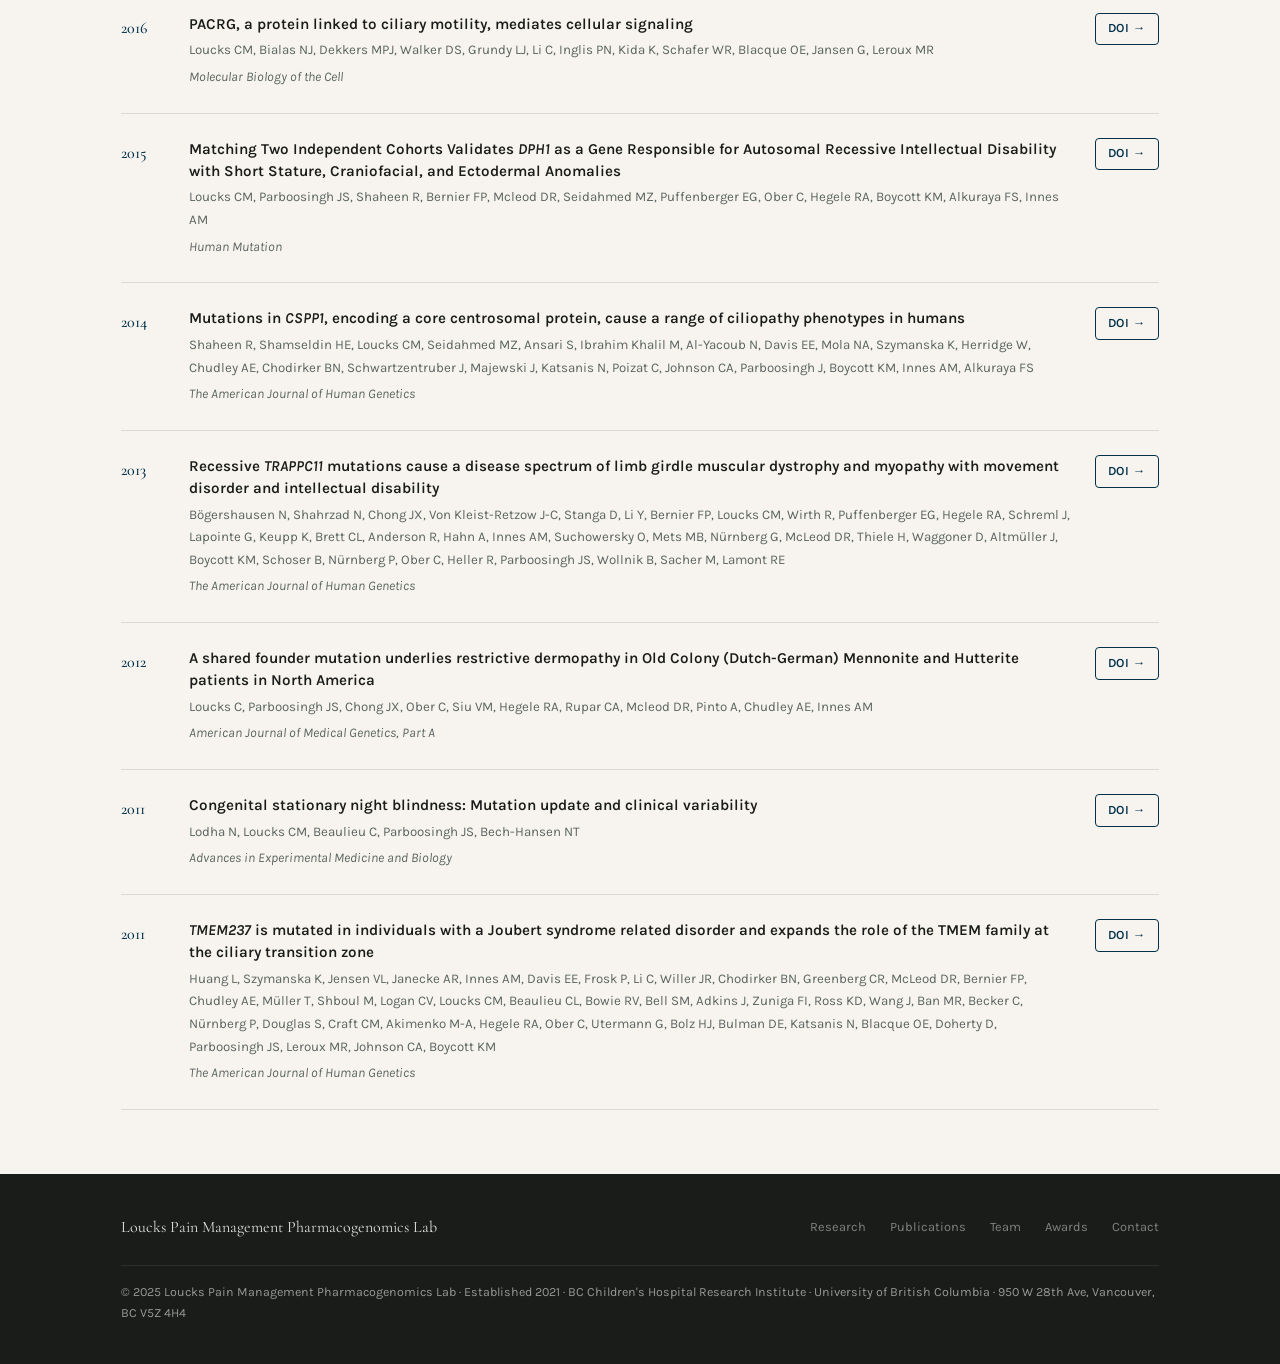
==== commit 3298c410: "all publications now arranged in correct order" ====
--- a/all_publications.html
+++ b/all_publications.html
@@ -52,7 +52,6 @@
         </div>
         <a href="https://doi.org/10.1139/cjpp-2025-0304" class="pub-link" target="_blank" rel="noopener">DOI &rarr;</a>
       </div>
-
       <div class="pub-item">
         <div class="pub-year">2026</div>
         <div>
@@ -62,7 +61,26 @@
         </div>
         <a href="https://doi.org/10.1139/cjpp-2025-0303" class="pub-link" target="_blank" rel="noopener">DOI &rarr;</a>
       </div>
-
+      <div class="pub-item">
+        <div class="pub-year">2026</div>
+        <div>
+          <div class="pub-title">Novel Genetic Risk Factor Identified for L-Asparaginase-Induced Pancreatitis in Pediatric Patients With Cancer</div>
+          <div class="pub-authors">Raack EJ, Chang WC, Cordova-Delgado M, Anderson SJ, Trueman JN, Scott EN, Loucks CM, Rassekh SR, Groeneweg GSS, Higginson M, Li K, Miao F, Yau D, Johnston D, Ibrahim M, Krajinovic M, Tran TH, Tewfik J, Bussi&egrave;res JF, Jean-Baptiste TR, Lebel D, Pecheux L, Gyawali B, Guilcher G, Riabowol G, &rsquo;t Jong G, Staub M, Cuvelier G, Felton K, Khalaj S, Rieder M, Abuzgaia A, Lewis T, Ghimire H, Nathan P, Goralski K, Kulkarni K, Forbrigger Z, Ross CJD, Carleton BC</div>
+          <div class="pub-journal">Pediatric Blood &amp; Cancer</div>
+        </div>
+        <a href="https://www.researchgate.net/publication/403208257_Novel_Genetic_Risk_Factor_Identified_for_L-Asparaginase-Induced_Pancreatitis_in_Pediatric_Patients_With_Cancer" class="pub-link" target="_blank" rel="noopener">RG &rarr;</a>
+      </div>
+      <div class="pub-item">
+        <div class="pub-year">2026</div>
+        <div>
+          <div class="pub-title">The Promising Role of Pediatric Pharmacokinetic Simulations in Informing Opioid Dosing Decisions</div>
+          <div class="pub-authors">Gheshlaghi N, Mufti K, Zhang JH, Scott EN, Maharaj A, Loucks CM</div>
+          <div class="pub-journal">Anesthesia &amp; Analgesia</div>
+        </div>
+        <a href="https://doi.org/10.1213/ANE.0000000000007732" class="pub-link" target="_blank" rel="noopener">DOI &rarr;</a>
+      </div>
+
+      <!-- 2025 -->
       <div class="pub-item">
         <div class="pub-year">2025</div>
         <div>
@@ -72,9 +90,6 @@
         </div>
         <a href="https://doi.org/10.1002/cpt.70135" class="pub-link" target="_blank" rel="noopener">DOI &rarr;</a>
       </div>
-
-      <!-- 2025 -->
-
       <div class="pub-item">
         <div class="pub-year">2025</div>
         <div>
@@ -84,7 +99,6 @@
         </div>
         <a href="https://doi.org/10.1002/jcph.70084" class="pub-link" target="_blank" rel="noopener">DOI &rarr;</a>
       </div>
-
       <div class="pub-item">
         <div class="pub-year">2025</div>
         <div>
@@ -94,7 +108,6 @@
         </div>
         <a href="https://doi.org/10.1002/pbc.31668" class="pub-link" target="_blank" rel="noopener">DOI &rarr;</a>
       </div>
-
       <div class="pub-item">
         <div class="pub-year">2025</div>
         <div>
@@ -104,7 +117,17 @@
         </div>
         <a href="https://www.researchgate.net/publication/390287088_CPNDS_Database_A_Platform_for_Discovering_and_Validating_Pharmacogenomic_Biomarkers_for_Drug_Safety_and_Effectiveness" class="pub-link" target="_blank" rel="noopener">RG &rarr;</a>
       </div>
-
+      <div class="pub-item">
+        <div class="pub-year">2025</div>
+        <div>
+          <div class="pub-title">The Influence of Pharmacogenetic Factors on the Pharmacokinetics of Morphine and Its Metabolites in Pediatric Patients: A Systematic Review</div>
+          <div class="pub-authors">Mufti K, Ju&aacute;rez-Hern&aacute;ndez JE, Gheshlaghi N, Lovnicki JM, Rassekh SR, Ross CJD, Carleton BC, Loucks CM</div>
+          <div class="pub-journal">Anesthesia &amp; Analgesia</div>
+        </div>
+        <a href="https://doi.org/10.1213/ANE.0000000000007349" class="pub-link" target="_blank" rel="noopener">DOI &rarr;</a>
+      </div>
+
+      <!-- 2024 -->
       <div class="pub-item">
         <div class="pub-year">2024</div>
         <div>
@@ -114,38 +137,6 @@
         </div>
         <a href="https://doi.org/10.1038/s41525-024-00443-7" class="pub-link" target="_blank" rel="noopener">DOI &rarr;</a>
       </div>
-
-      <div class="pub-item">
-        <div class="pub-year">2026</div>
-        <div>
-          <div class="pub-title">Novel Genetic Risk Factor Identified for L-Asparaginase-Induced Pancreatitis in Pediatric Patients With Cancer</div>
-          <div class="pub-authors">Raack EJ, Chang WC, Cordova-Delgado M, Anderson SJ, Trueman JN, Scott EN, Loucks CM, Rassekh SR, Groeneweg GSS, Higginson M, Li K, Miao F, Yau D, Johnston D, Ibrahim M, Krajinovic M, Tran TH, Tewfik J, Bussières JF, Jean-Baptiste TR, Lebel D, Pecheux L, Gyawali B, Guilcher G, Riabowol G, ’t Jong G, Staub M, Cuvelier G, Felton K, Khalaj S, Rieder M, Abuzgaia A, Lewis T, Ghimire H, Nathan P, Goralski K, Kulkarni K, Forbrigger Z, Ross CJD, Carleton BC</div>
-          <div class="pub-journal">Pediatric Blood &amp; Cancer</div>
-        </div>
-        <a href="https://www.researchgate.net/publication/403208257_Novel_Genetic_Risk_Factor_Identified_for_L-Asparaginase-Induced_Pancreatitis_in_Pediatric_Patients_With_Cancer" class="pub-link" target="_blank" rel="noopener">RG &rarr;</a>
-      </div>
-
-      <!-- 2024 -->
-      <div class="pub-item">
-        <div class="pub-year">2026</div>
-        <div>
-          <div class="pub-title">The Promising Role of Pediatric Pharmacokinetic Simulations in Informing Opioid Dosing Decisions</div>
-          <div class="pub-authors">Gheshlaghi N, Mufti K, Zhang JH, Scott EN, Maharaj A, Loucks CM</div>
-          <div class="pub-journal">Anesthesia &amp; Analgesia</div>
-        </div>
-        <a href="https://doi.org/10.1213/ANE.0000000000007732" class="pub-link" target="_blank" rel="noopener">DOI &rarr;</a>
-      </div>
-
-      <div class="pub-item">
-        <div class="pub-year">2025</div>
-        <div>
-          <div class="pub-title">The Influence of Pharmacogenetic Factors on the Pharmacokinetics of Morphine and Its Metabolites in Pediatric Patients: A Systematic Review</div>
-          <div class="pub-authors">Mufti K, Ju&aacute;rez-Hern&aacute;ndez JE, Gheshlaghi N, Lovnicki JM, Rassekh SR, Ross CJD, Carleton BC, Loucks CM</div>
-          <div class="pub-journal">Anesthesia &amp; Analgesia</div>
-        </div>
-        <a href="https://doi.org/10.1213/ANE.0000000000007349" class="pub-link" target="_blank" rel="noopener">DOI &rarr;</a>
-      </div>
-
       <div class="pub-item">
         <div class="pub-year">2024</div>
         <div>
@@ -155,7 +146,6 @@
         </div>
         <a href="https://doi.org/10.1016/j.compbiomed.2024.109324" class="pub-link" target="_blank" rel="noopener">DOI &rarr;</a>
       </div>
-
       <div class="pub-item">
         <div class="pub-year">2024</div>
         <div>
@@ -176,7 +166,6 @@
         </div>
         <a href="https://doi.org/10.1097/FTD.0000000000001113" class="pub-link" target="_blank" rel="noopener">DOI &rarr;</a>
       </div>
-
       <div class="pub-item">
         <div class="pub-year">2023</div>
         <div>
@@ -208,7 +197,6 @@
         </div>
         <a href="https://doi.org/10.1016/j.biopha.2021.112195" class="pub-link" target="_blank" rel="noopener">DOI &rarr;</a>
       </div>
-
       <div class="pub-item">
         <div class="pub-year">2021</div>
         <div>
@@ -219,6 +207,7 @@
         <a href="https://doi.org/10.1111/bcpt.13593" class="pub-link" target="_blank" rel="noopener">DOI &rarr;</a>
       </div>
 
+      <!-- 2020 -->
       <div class="pub-item">
         <div class="pub-year">2020</div>
         <div>
@@ -229,6 +218,7 @@
         <a href="https://pmc.ncbi.nlm.nih.gov/articles/PMC7145138/" class="pub-link" target="_blank" rel="noopener">Article &rarr;</a>
       </div>
 
+      <!-- 2019 -->
       <div class="pub-item">
         <div class="pub-year">2019</div>
         <div>
@@ -304,7 +294,6 @@
         </div>
         <a href="https://doi.org/10.1007/978-1-4614-0631-0_48" class="pub-link" target="_blank" rel="noopener">DOI &rarr;</a>
       </div>
-
       <div class="pub-item">
         <div class="pub-year">2011</div>
         <div>
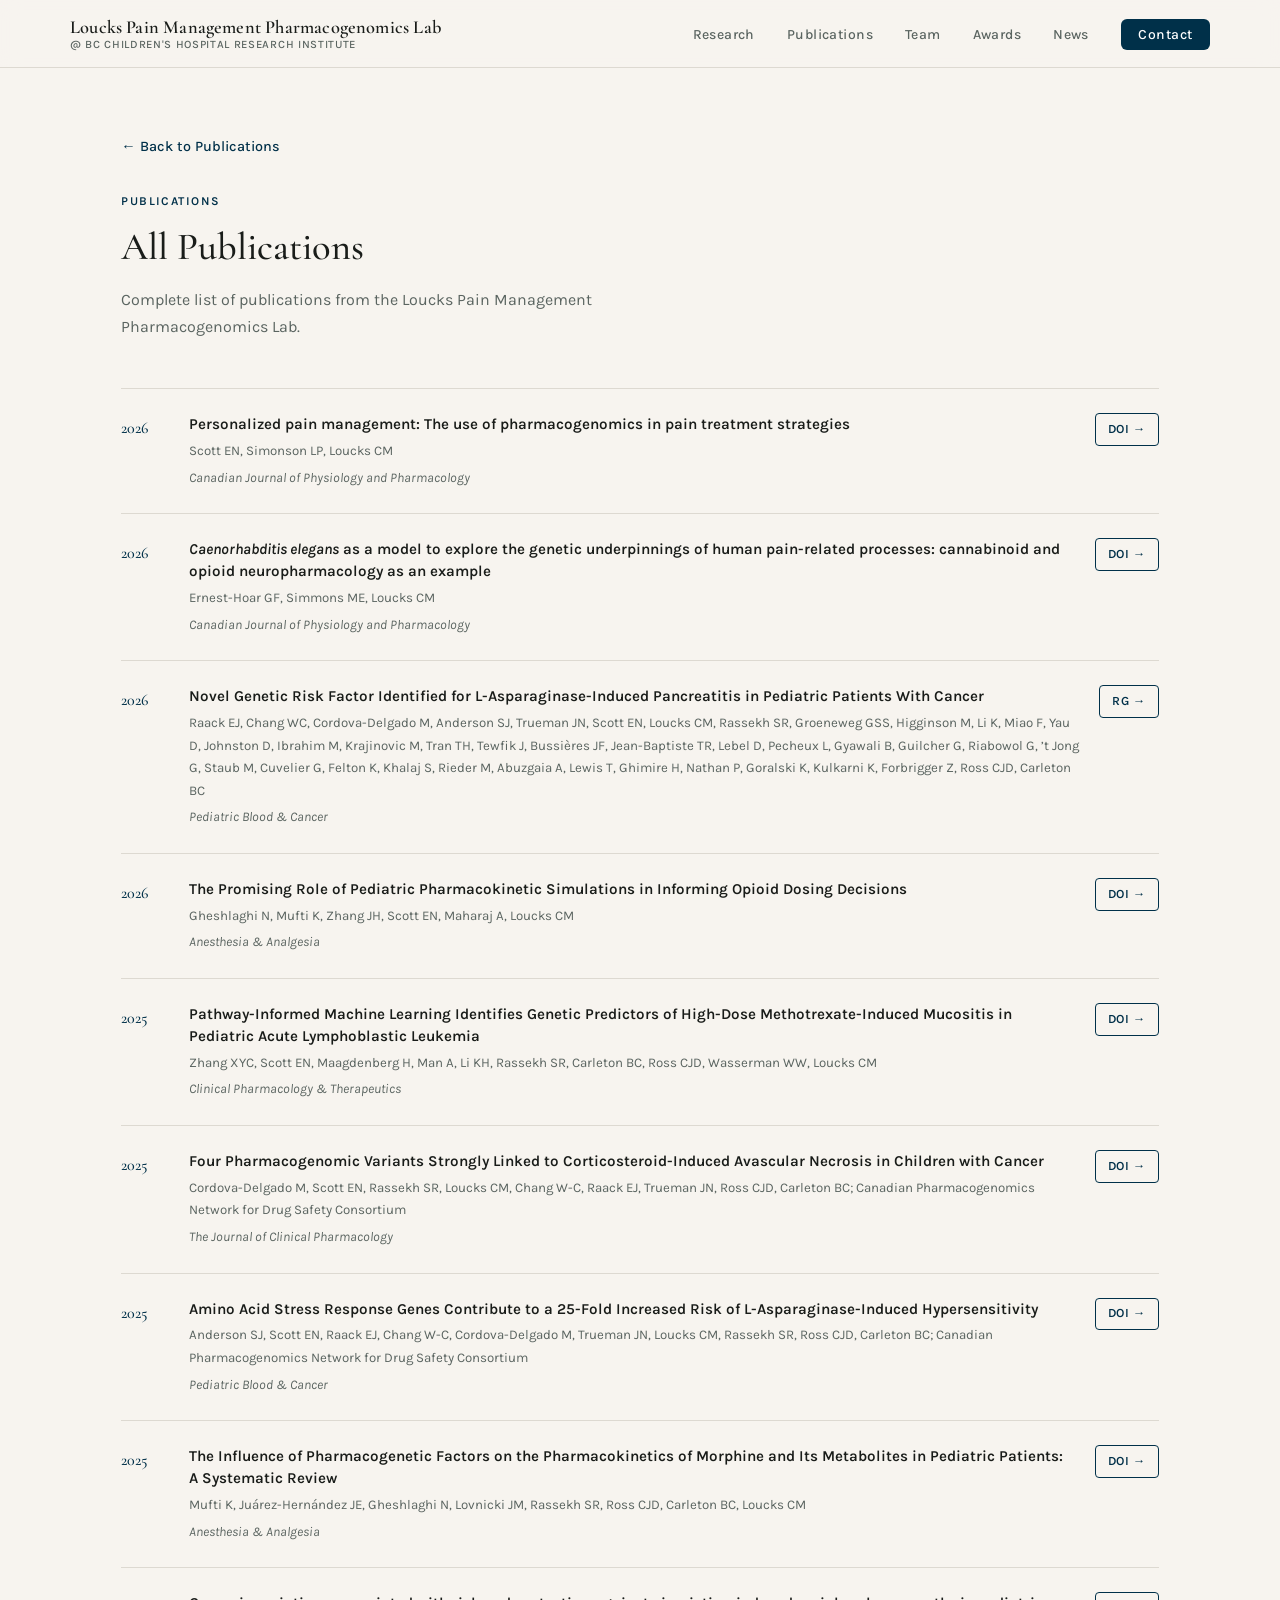
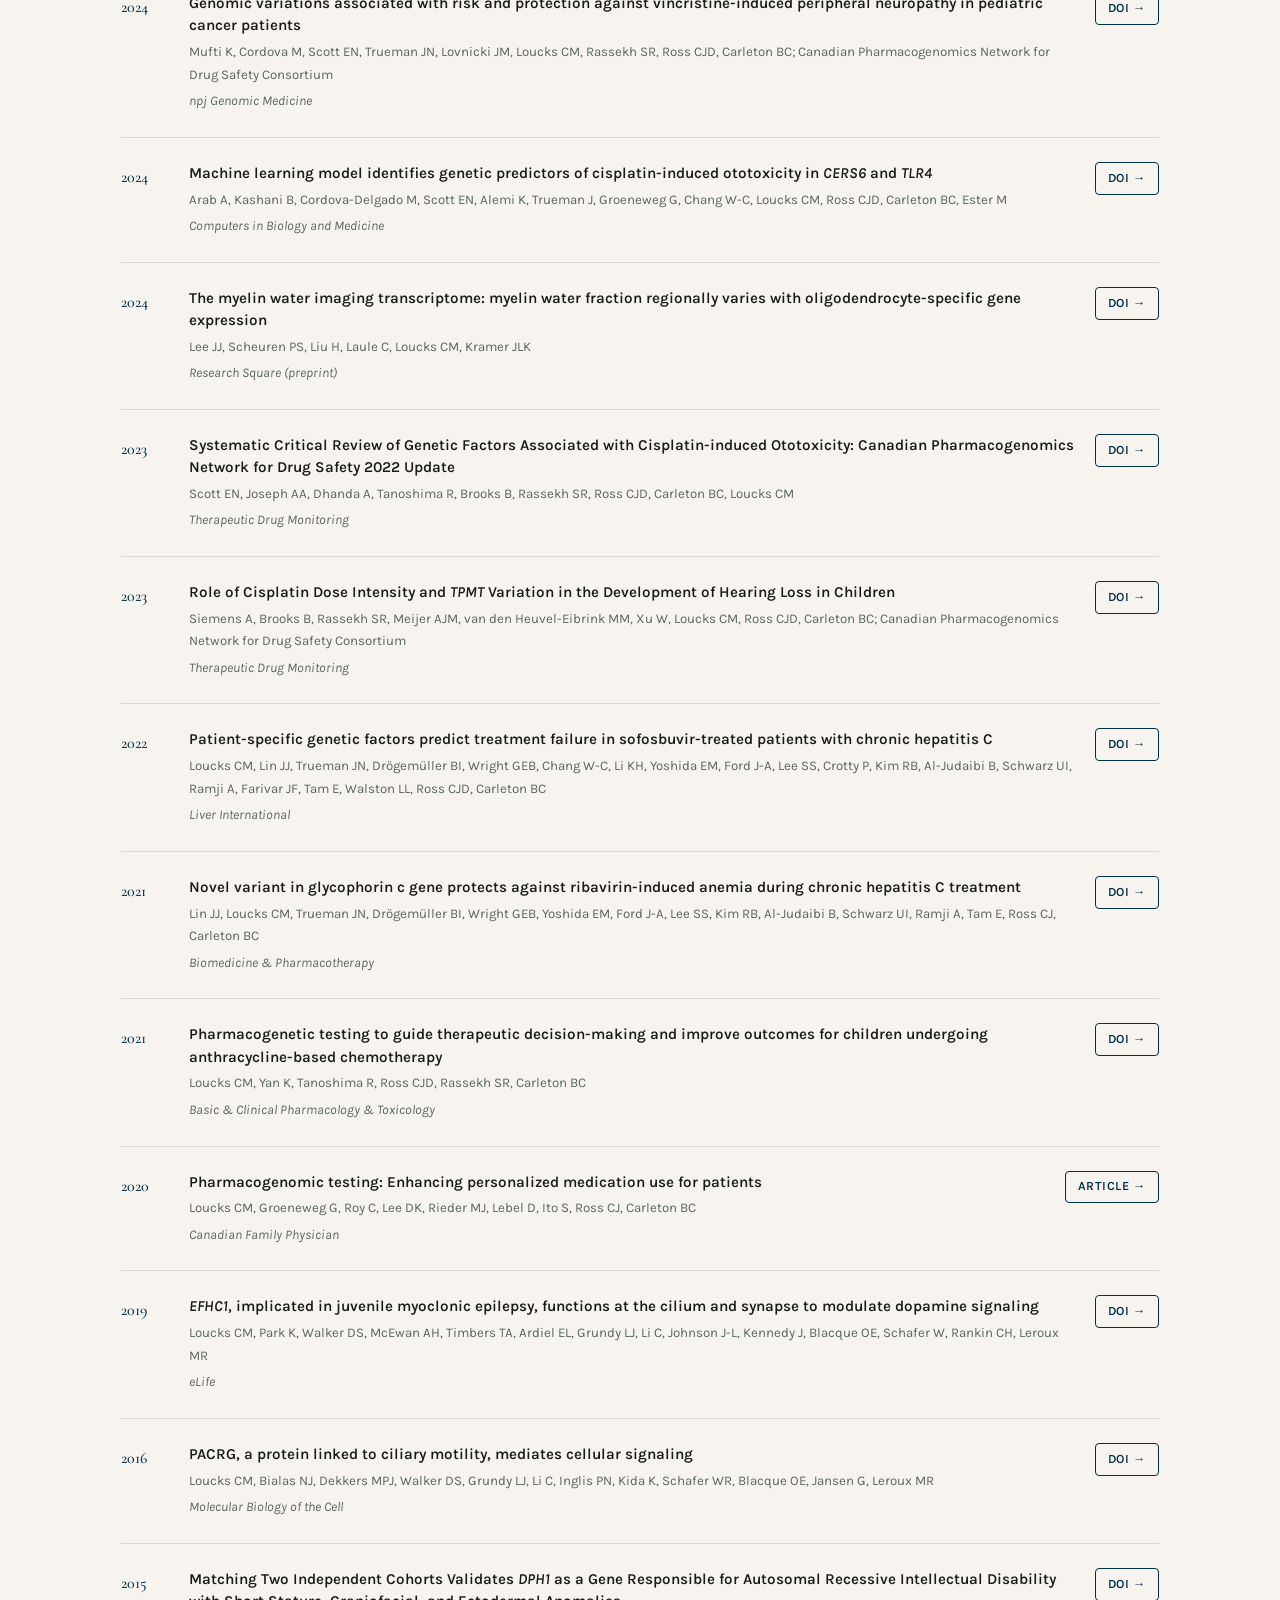
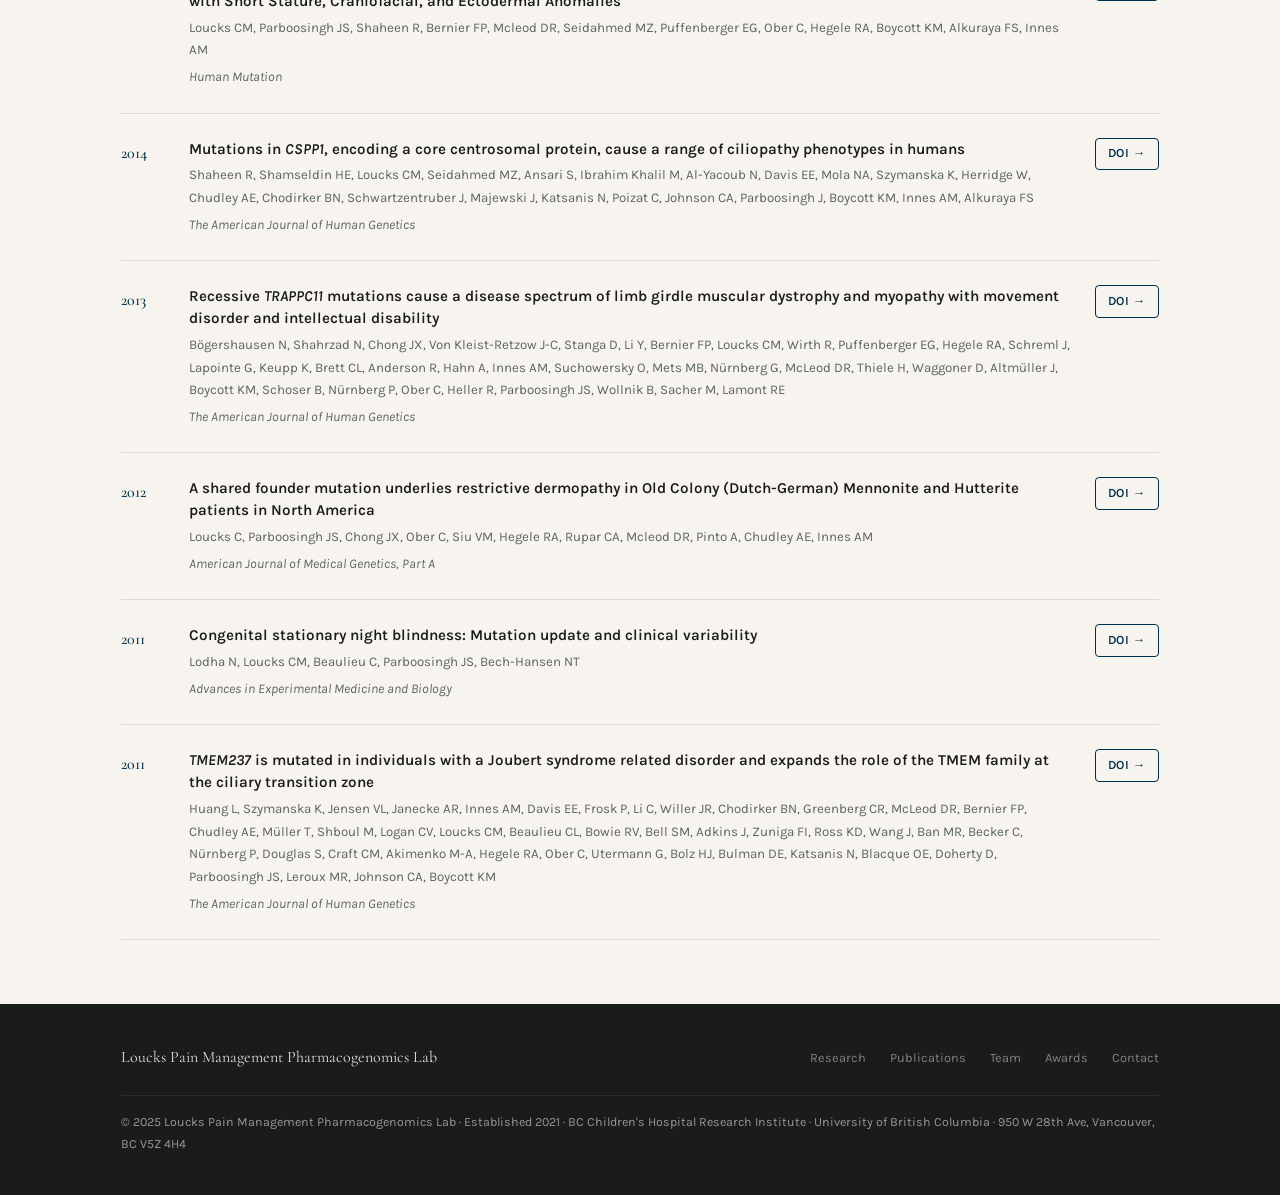
==== commit 9e776eb2: "removed CPNDS database abstract from publications" ====
--- a/all_publications.html
+++ b/all_publications.html
@@ -108,15 +108,7 @@
         </div>
         <a href="https://doi.org/10.1002/pbc.31668" class="pub-link" target="_blank" rel="noopener">DOI &rarr;</a>
       </div>
-      <div class="pub-item">
-        <div class="pub-year">2025</div>
-        <div>
-          <div class="pub-title">CPNDS Database: A Platform for Discovering and Validating Pharmacogenomic Biomarkers for Drug Safety and Effectiveness</div>
-          <div class="pub-authors">Cordova-Delgado M, Scott EN, Mufti K, Anderson SJ, Raack EJ, Rassekh SR, Loucks CM, Chang WC, Trueman JN, Li K, Higginson M, Miao F, Groeneweg GS, Ross CJ, Carleton BC; Canadian Pharmacogenomics Network for Drug Safety Consortium</div>
-          <div class="pub-journal">The Journal of Pharmacology and Experimental Therapeutics</div>
-        </div>
-        <a href="https://www.researchgate.net/publication/390287088_CPNDS_Database_A_Platform_for_Discovering_and_Validating_Pharmacogenomic_Biomarkers_for_Drug_Safety_and_Effectiveness" class="pub-link" target="_blank" rel="noopener">RG &rarr;</a>
-      </div>
+      
       <div class="pub-item">
         <div class="pub-year">2025</div>
         <div>
